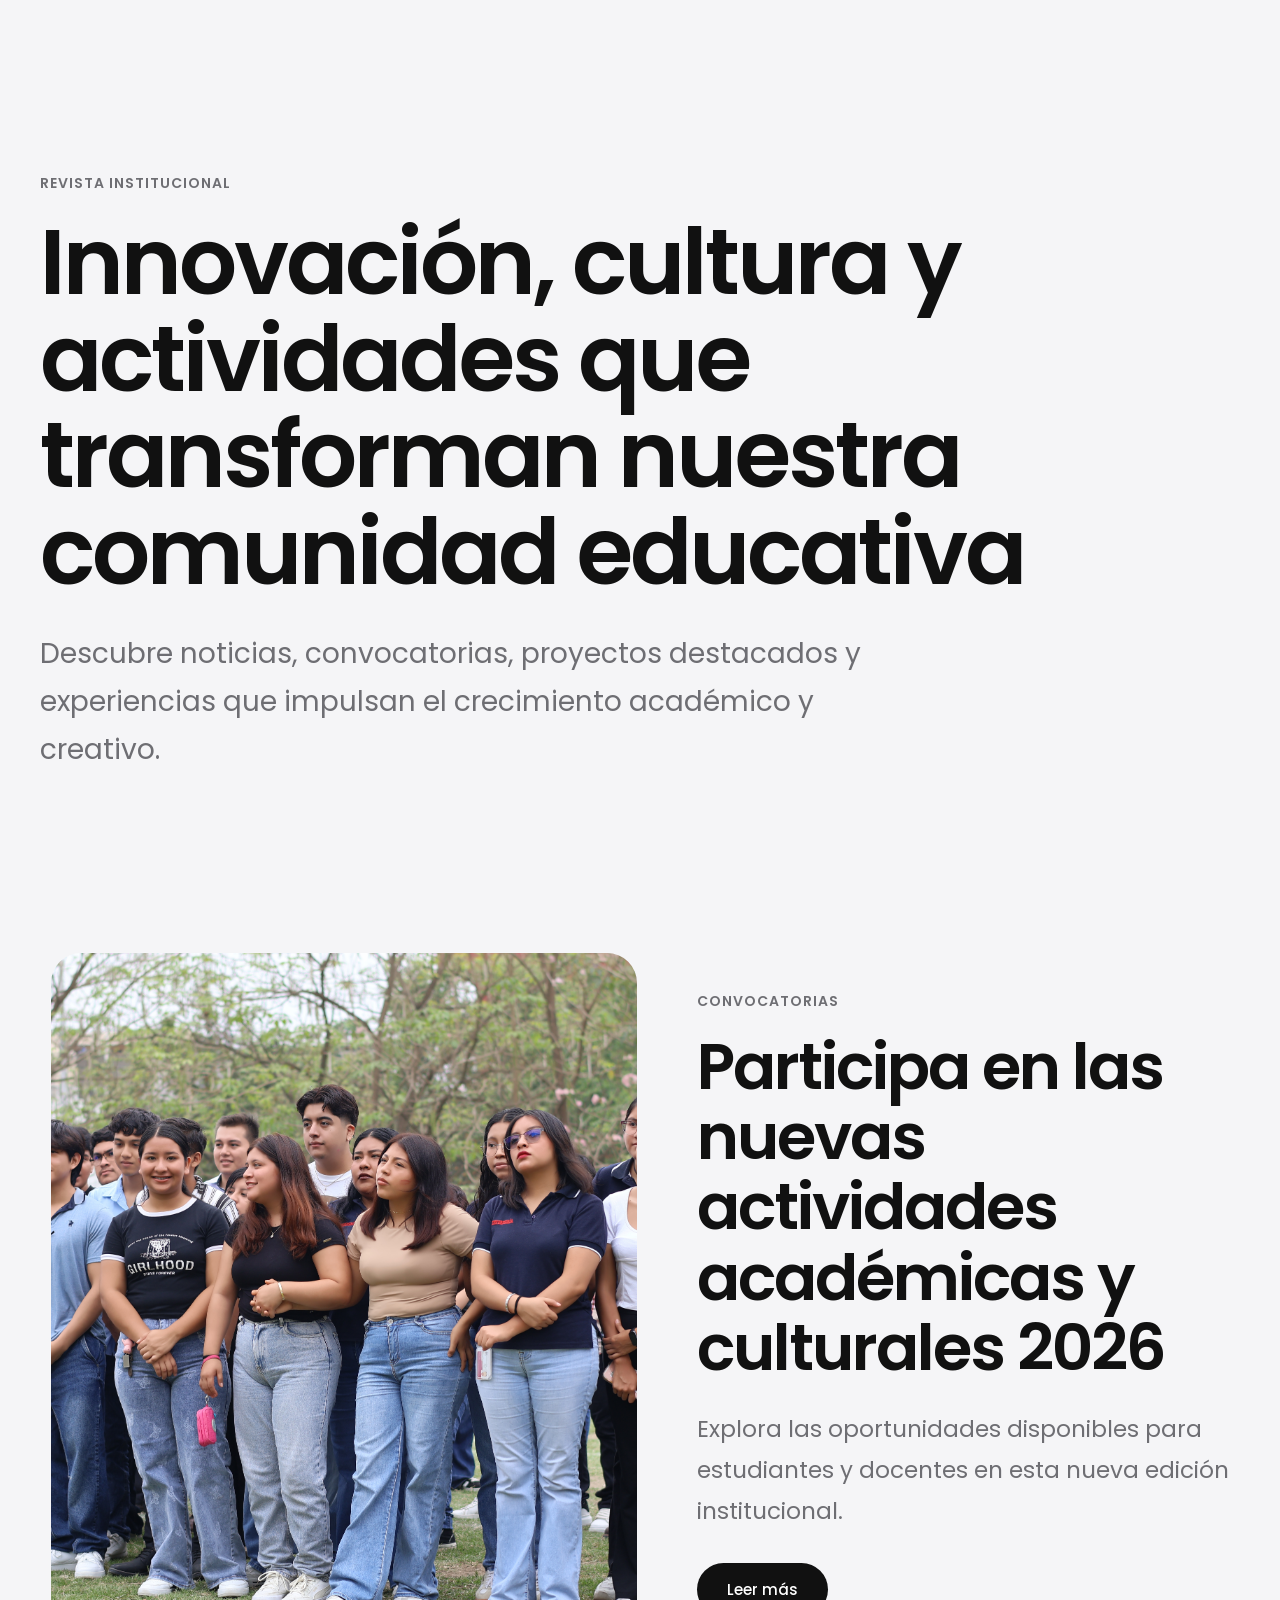
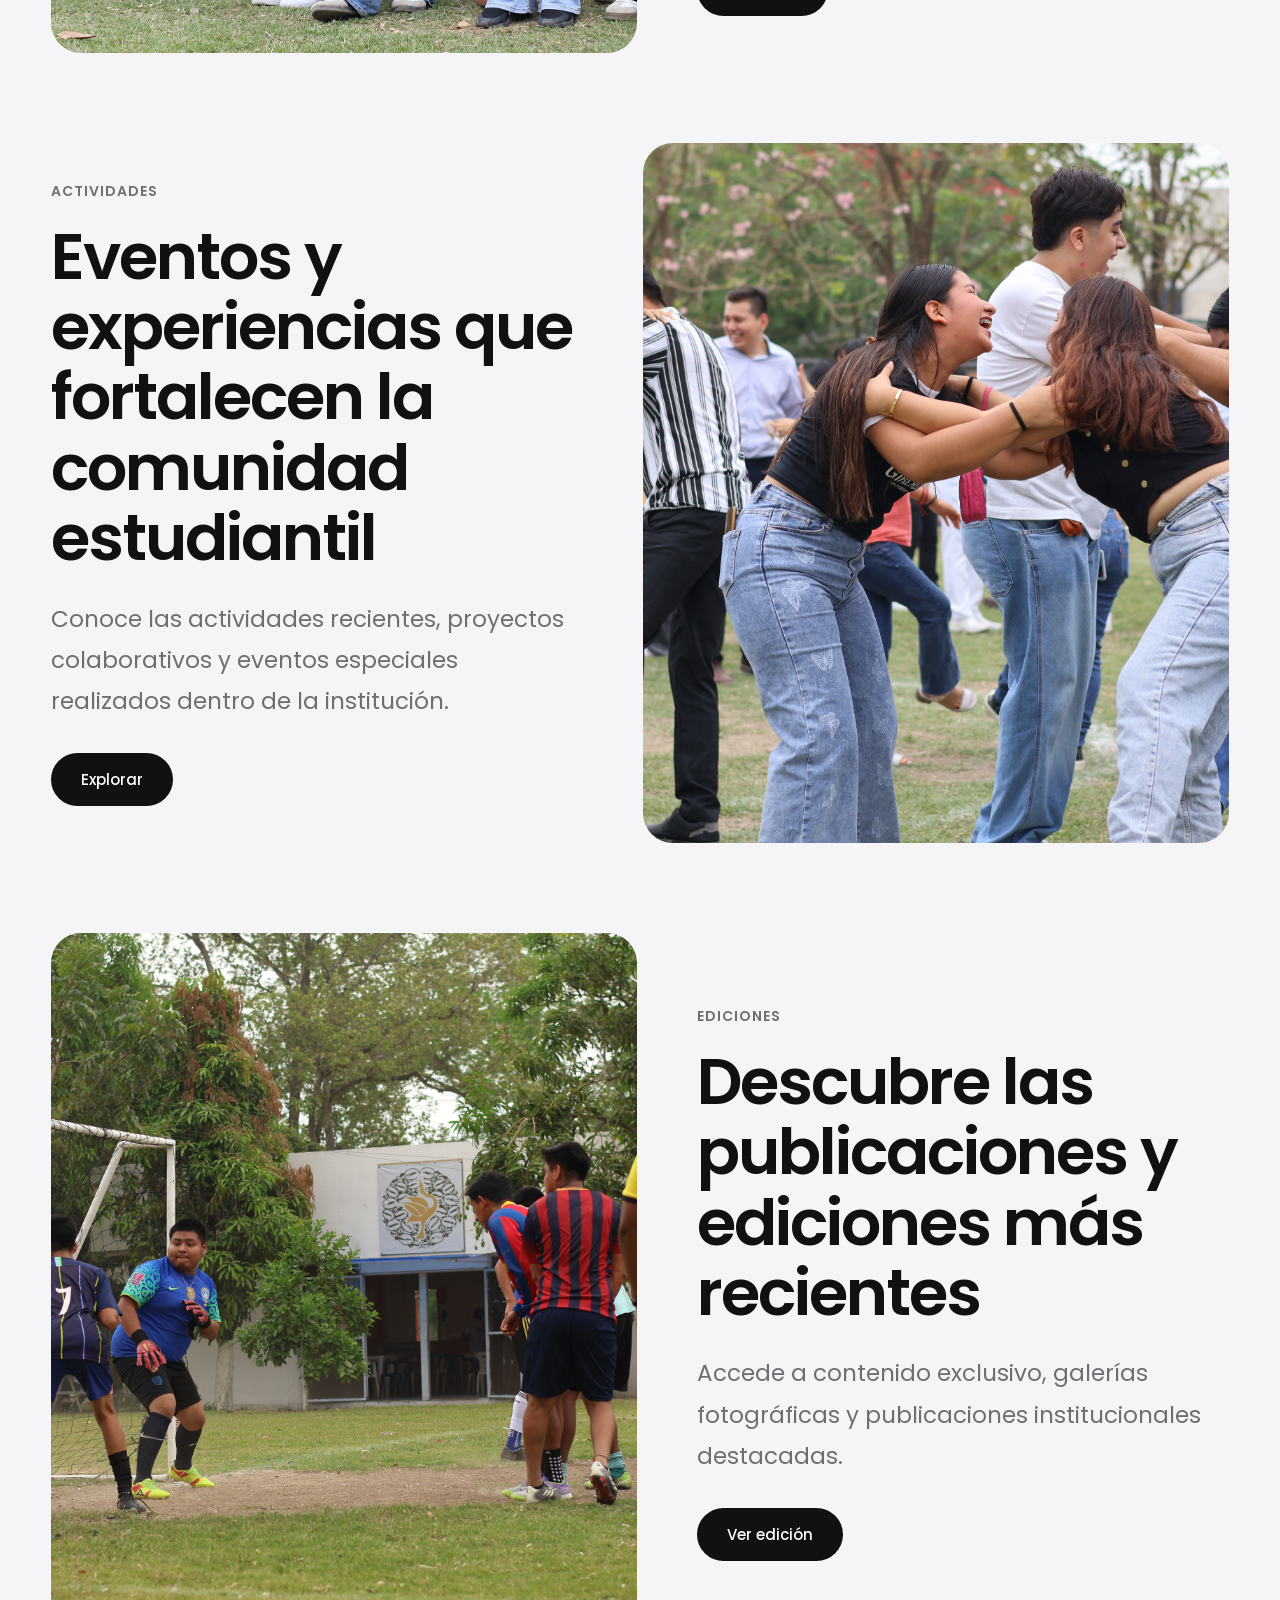
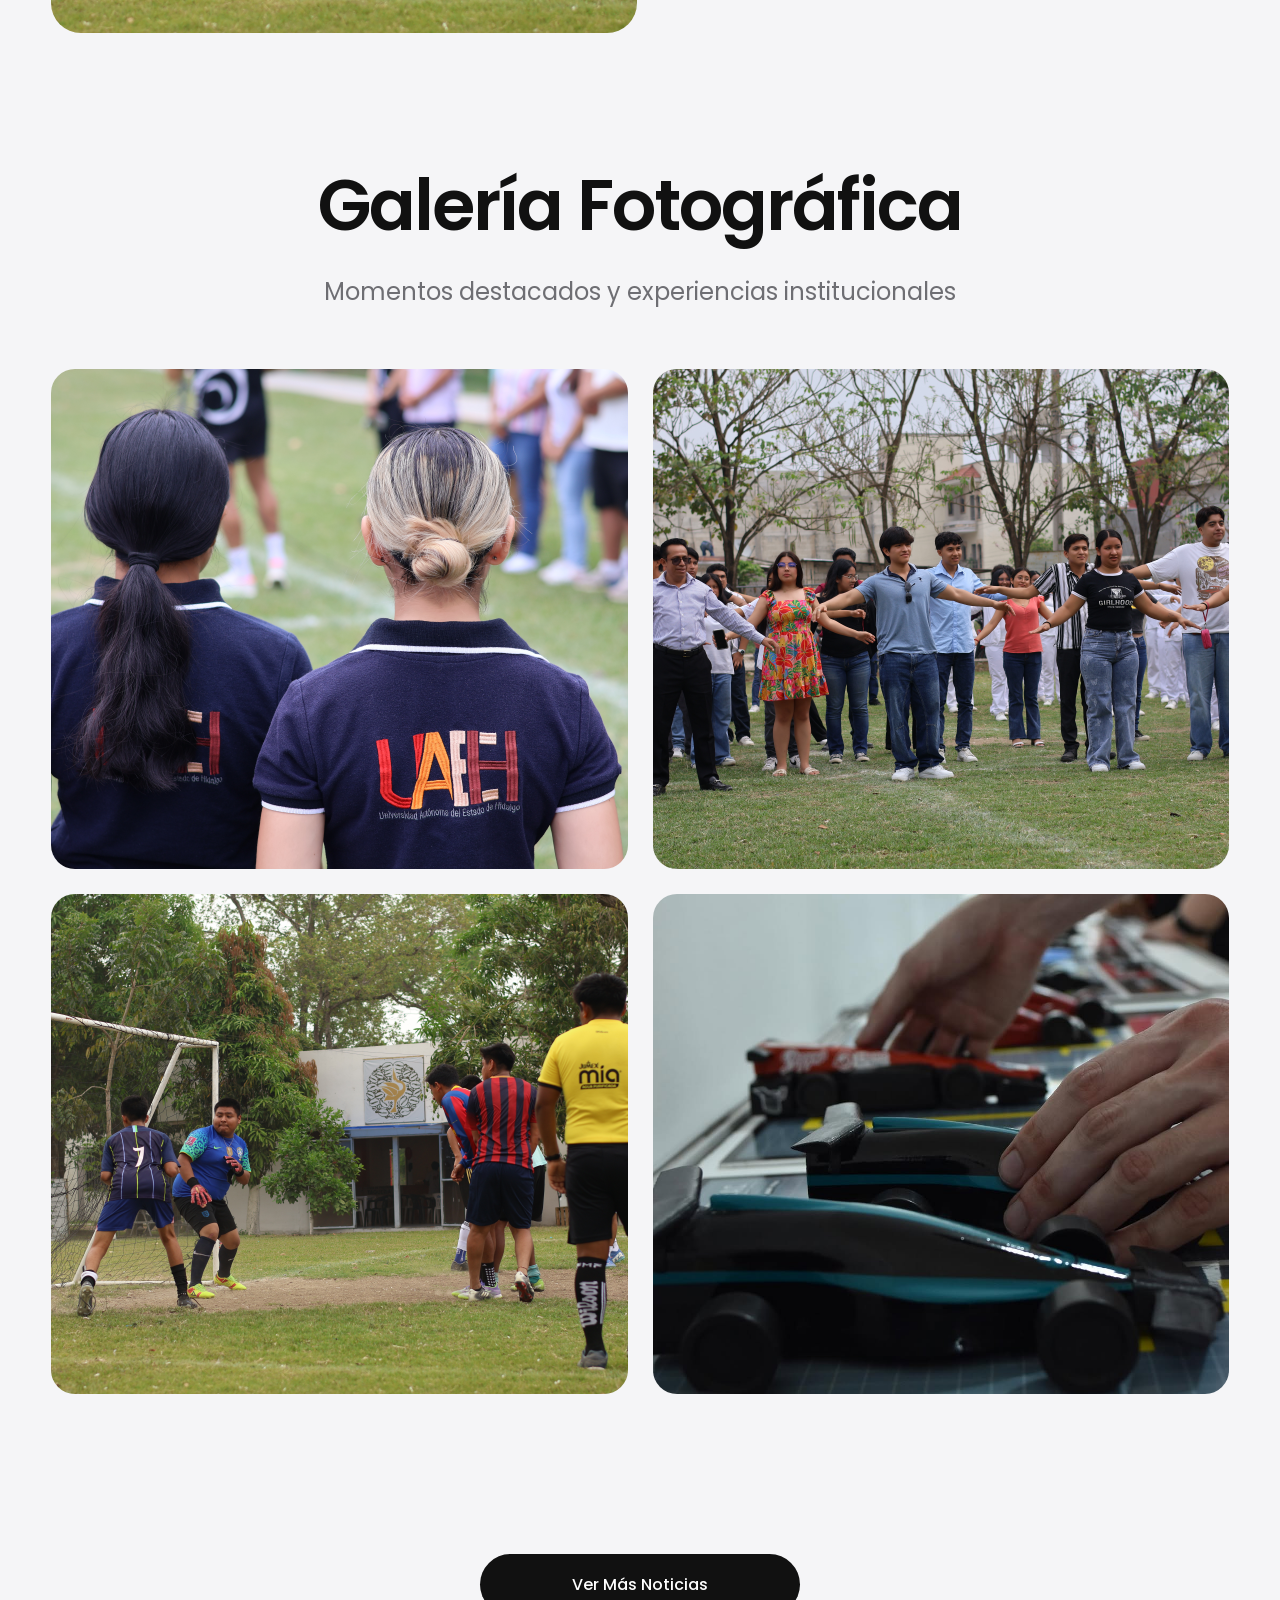
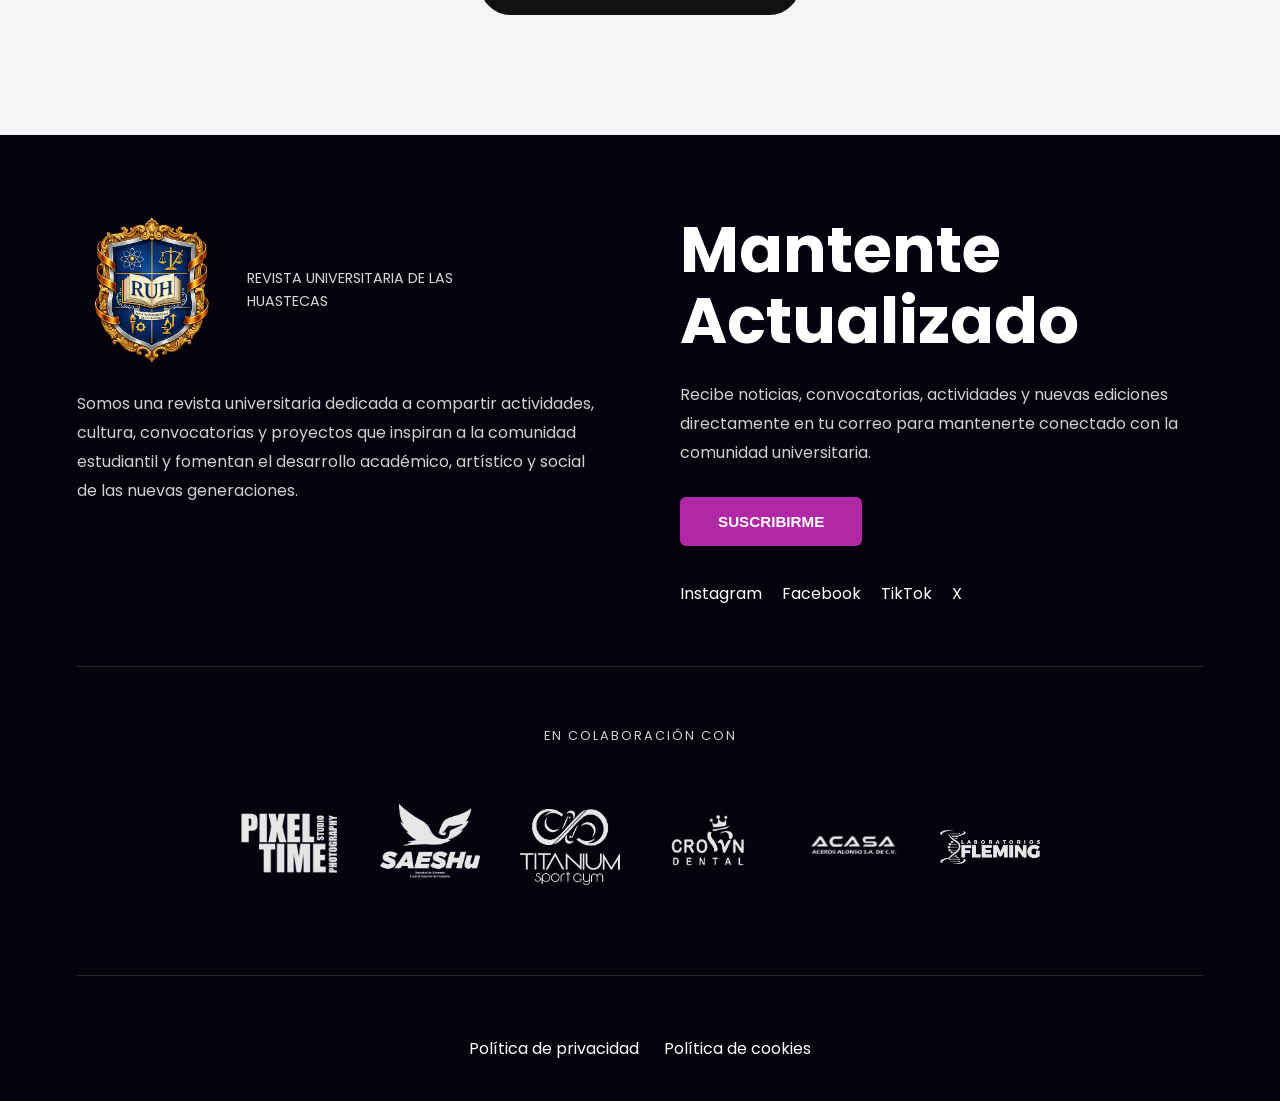
==== ACTIVIDADES.HTML @ a54abe02 "Primer subida" ====
<!DOCTYPE html>
<html lang="es">

<head>

    <meta charset="UTF-8">

    <meta name="viewport" content="width=device-width, initial-scale=1.0">

    <title>Revista Editorial</title>

    <!-- GOOGLE FONTS -->
    <link rel="preconnect" href="https://fonts.googleapis.com">

    <link rel="preconnect" href="https://fonts.gstatic.com" crossorigin>

    <link href="https://fonts.googleapis.com/css2?family=Poppins:wght@300;400;500;600;700&display=swap" rel="stylesheet">

    <!-- CSS -->
    <link rel="stylesheet" href="./CONVO.CSS">

</head>

<body>

    <!-- ================= HEADER ================= -->

    <header class="header">

        <div class="header-container">

            <!-- BOTÓN REGRESO -->
            <button class="back-button">

                <a href="Principal.html">←</a>

            </button>

            <!-- BOTÓN MENU MOBILE -->
            <button class="menu-toggle" id="menu-toggle">

                ☰

            </button>

            <!-- NAVBAR -->
            <nav class="navbar" id="navbar">

                <ul>

                    <li><a href="index.html">Inicio</a></li>

                    <li><a href="CONVOCATORIAS.HTML">Convocatorias</a></li>

                    <li><a href="#ediciones">Ediciones</a></li>

                    <li><a href="#nosotros">Quiénes Somos</a></li>

                    <li><a href="#colaboracion">Colaboración</a></li>

                    <li><a href="#actividades">Actividades</a></li>

                    <li><a href="#contacto">Contacto</a></li>

                </ul>

            </nav>

        </div>

    </header>

    <!-- ================= HERO ================= -->

    <section class="hero" id="inicio">

        <div class="hero-content">

            <span class="categoria">
                REVISTA INSTITUCIONAL
            </span>

            <h1>
                Innovación, cultura y actividades que transforman nuestra comunidad educativa
            </h1>

            <p>
                Descubre noticias, convocatorias, proyectos destacados y experiencias que impulsan el crecimiento académico y creativo.
            </p>

        </div>

    </section>

    <!-- ================= CONTENIDO PRINCIPAL ================= -->

    <section class="main-news">

        <!-- ARTÍCULO 1 -->

        <article class="news-card">

            <div class="news-image">

                <img src="./FOTOS/5.JPG" alt="Noticia">

            </div>

            <div class="news-info">

                <span class="news-category">
                    CONVOCATORIAS
                </span>

                <h2>
                    Participa en las nuevas actividades académicas y culturales 2026
                </h2>

                <p>
                    Explora las oportunidades disponibles para estudiantes y docentes en esta nueva edición institucional.
                </p>

                <a href="https://tulink.com" target="_blank" class="news-button">
                    Leer más
                </a>

            </div>

        </article>

        <!-- ARTÍCULO 2 -->

        <article class="news-card reverse">

            <div class="news-image">

                <img src="./FOTOS/8.JPG" alt="Noticia">

            </div>

            <div class="news-info">

                <span class="news-category">
                    ACTIVIDADES
                </span>

                <h2>
                    Eventos y experiencias que fortalecen la comunidad estudiantil
                </h2>

                <p>
                    Conoce las actividades recientes, proyectos colaborativos y eventos especiales realizados dentro de la institución.
                </p>

                <a href="https://tulink.com" target="_blank" class="news-button">
                    Explorar
                </a>

            </div>

        </article>

        <!-- ARTÍCULO 3 -->

        <article class="news-card">

            <div class="news-image">

                <img src="./FOTOS/9.JPG" alt="Noticia">

            </div>

            <div class="news-info">

                <span class="news-category">
                    EDICIONES
                </span>

                <h2>
                    Descubre las publicaciones y ediciones más recientes
                </h2>

                <p>
                    Accede a contenido exclusivo, galerías fotográficas y publicaciones institucionales destacadas.
                </p>

                <a href="https://tulink.com" target="_blank" class="news-button">
                    Ver edición
                </a>

            </div>

        </article>

    </section>

    <!-- ================= GALERÍA ================= -->

    <section class="gallery-section">

        <div class="gallery-title">

            <h2>
                Galería Fotográfica
            </h2>

            <p>
                Momentos destacados y experiencias institucionales
            </p>

        </div>

        <div class="gallery-grid">

            <div class="gallery-item">

                <img src="./FOTOS/6.JPG" alt="Foto">

            </div>

            <div class="gallery-item">

                <img src="./FOTOS/7.JPG" alt="Foto">

            </div>

            <div class="gallery-item">

                <img src="./FOTOS/9.JPG" alt="Foto">

            </div>

            <div class="gallery-item">

                <img src="./FOTOS/3.jpg" alt="Foto">

            </div>

        </div>

    </section>

    <!-- ================= BOTÓN FINAL ================= -->

    <section class="final-button">

        <a href="https://tulink.com" target="_blank">

            <button>
                Ver Más Noticias
            </button>

        </a>

    </section>

    <!-- ================= FOOTER ================= -->

    <footer class="footer">

        <div class="footer-container">

            <!-- LEFT SIDE -->
            <div class="footer-left">

                <!-- LOGO -->
                <div class="footer-logo">

                    <img src="./FOTOS/LOGORUH.png" alt="Logo RUH" class="footer-logo-img">

                    <span>
                        REVISTA UNIVERSITARIA DE LAS HUASTECAS
                    </span>

                </div>

                <!-- DESCRIPTION -->
                <p>
                    Somos una revista universitaria dedicada a compartir
                    actividades, cultura, convocatorias y proyectos que inspiran
                    a la comunidad estudiantil y fomentan el desarrollo académico,
                    artístico y social de las nuevas generaciones.
                </p>

            </div>

            <!-- RIGHT SIDE -->
            <div class="footer-right">

                <h2>
                    Mantente Actualizado
                </h2>

                <p>
                    Recibe noticias, convocatorias, actividades y nuevas ediciones
                    directamente en tu correo para mantenerte conectado con la
                    comunidad universitaria.
                </p>

                <!-- BUTTON -->
                <button class="footer-button">
                    SUSCRIBIRME
                </button>

                <!-- SOCIAL -->
                <div class="footer-social">

                    <a href="https://www.instagram.com/ru_huasteca/">
                        Instagram
                    </a>

                    <a href="https://www.instagram.com/ru_huasteca/">
                        Facebook
                    </a>

                    <a href="https://www.instagram.com/ru_huasteca/">
                        TikTok
                    </a>

                    <a href="#">
                        X
                    </a>

                </div>

            </div>

        </div>

        <!-- LINE -->
        <div class="footer-line"></div>

        <!-- PARTNERS -->
        <div class="footer-partners">

            <span>
                EN COLABORACIÓN CON
            </span>

            <div class="partners-logos">

                <a href="https://www.instagram.com/pixel.time.studio/" target="_blank">

                    <img src="./FOTOS/LOGOPIXELTIME.png" alt="Logo 1">

                </a>

                <a href="https://www.instagram.com/saesh_2025/" target="_blank">

                    <img src="./FOTOS/logososiedaduaeh.png" alt="Logo 2">

                </a>

                <a href="https://www.instagram.com/titanium_sport_gym?igsh=cDJ0MXVsNWE3MjR4" target="_blank">

                    <img src="./FOTOS/TITANIUM.png" alt="Logo 3">

                </a>

                <a href="https://www.instagram.com/dental_crown6?" target="_blank">

                    <img src="./FOTOS/crwnlogo.png" alt="Logo 4">

                </a>

                <a href="https://www.facebook.com/share/1DsQd9RXQq/?mibextid=wwXIfr" target="_blank">

                    <img src="./FOTOS/acasaaaalogo.png" alt="Logo 5">

                </a>

                <a href="https://www.instagram.com/laboratorios.fleming?igsh=MTl5eWdmdW53cmRsbg==" target="_blank">

                    <img src="./FOTOS/fleminglogo.png" alt="Logo 6">

                </a>

            </div>

        </div>

        <!-- SECOND LINE -->
        <div class="footer-line"></div>

        <!-- BOTTOM -->
        <div class="footer-bottom">

            <a href="#">
                Política de privacidad
            </a>

            <a href="#">
                Política de cookies
            </a>

        </div>

    </footer>

    <!-- ================= SECCIONES ================= -->

    <section id="convocatorias"></section>

    <section id="ediciones"></section>

    <section id="nosotros"></section>

    <section id="colaboracion"></section>

    <section id="actividades"></section>

    <section id="contacto"></section>

    <!-- ================= JS ================= -->

    <script src="./SEGUNDOJS.JS"></script>

</body>

</html>
---- CONVO.CSS ----
/* =========================
   RESET
========================= */

*{
    margin: 0;
    padding: 0;
    box-sizing: border-box;
}

html{
    scroll-behavior: smooth;
}

body{
    font-family: 'Poppins', sans-serif;
    background: #f5f5f7;
    color: #111;
    overflow-x: hidden;

    opacity: 0;
    transition: opacity 0.8s ease;
}

body.loaded{
    opacity: 1;
}

/* =========================
   HEADER
========================= */

.header{
    width: 100%;

    position: fixed;
    top: -120px;
    left: 0;

    z-index: 1000;

    background: rgba(245,245,247,0.92);

    backdrop-filter: blur(20px);
    -webkit-backdrop-filter: blur(20px);

    border-bottom: 1px solid rgba(0,0,0,0.06);

    padding: 18px 20px;

    transition:
    top 0.5s ease,
    background 0.3s ease;
}

.header.show{
    top: 0;
}

.header.active{
    background: rgba(255,255,255,0.95);
}

/* =========================
   HEADER CONTAINER
========================= */

.header-container{
    width: 100%;
    max-width: 1400px;

    margin: auto;

    display: flex;
    justify-content: center;
    align-items: center;

    position: relative;
}

/* =========================
   BACK BUTTON
========================= */

.back-button{
    position: absolute;

    left: 0;
    top: 50%;

    transform: translateY(-50%);

    background: transparent;
    border: none;
}

.back-button a{
    text-decoration: none;

    color: #111;

    font-size: 24px;
    font-weight: 500;

    transition: 0.3s ease;
}

.back-button a:hover{
    opacity: 0.6;
}

/* =========================
   NAVBAR
========================= */

.navbar{
    width: 100%;
}

.navbar ul{
    list-style: none;

    display: flex;
    justify-content: center;
    align-items: center;

    gap: 35px;

    flex-wrap: wrap;
}

.navbar a{
    text-decoration: none;

    color: #1d1d1f;

    font-size: 15px;
    font-weight: 400;

    transition: 0.3s ease;
}

.navbar a:hover{
    color: #6e6e73;
}

/* =========================
   HERO
========================= */

.hero{
    width: 100%;

    padding: 170px 20px 80px;
}

.hero-content{
    width: 100%;
    max-width: 1200px;

    margin: auto;
}

/* =========================
   CATEGORY
========================= */

.categoria{
    display: inline-block;

    font-size: 14px;
    font-weight: 600;

    letter-spacing: 1px;

    color: #6e6e73;

    margin-bottom: 20px;
}

/* =========================
   HERO TITLE
========================= */

.hero-content h1{
    font-size: clamp(38px, 8vw, 92px);

    font-weight: 600;

    line-height: 1.05;

    letter-spacing: -3px;

    max-width: 1100px;

    margin-bottom: 30px;
}

/* =========================
   HERO TEXT
========================= */

.hero-content p{
    font-size: clamp(17px, 2.5vw, 28px);

    line-height: 1.7;

    color: #6e6e73;

    max-width: 900px;
}

/* =========================
   MAIN NEWS
========================= */

.main-news{
    width: 92%;
    max-width: 1400px;

    margin: 100px auto;

    display: flex;
    flex-direction: column;

    gap: 90px;
}

/* =========================
   NEWS CARD
========================= */

.news-card{
    display: grid;
    grid-template-columns: 1.1fr 1fr;

    gap: 60px;

    align-items: center;
}

.news-card.reverse{
    grid-template-columns: 1fr 1.1fr;
}

.news-card.reverse .news-image{
    order: 2;
}

.news-card.reverse .news-info{
    order: 1;
}

/* =========================
   NEWS IMAGE
========================= */

.news-image{
    overflow: hidden;

    border-radius: 30px;
}

.news-image img{
    width: 100%;
    height: 700px;

    object-fit: cover;

    display: block;

    transition: transform 0.5s ease;
}

.news-card:hover img{
    transform: scale(1.02);
}

/* =========================
   NEWS INFO
========================= */

.news-info{
    display: flex;
    flex-direction: column;
    justify-content: center;
}

/* =========================
   NEWS CATEGORY
========================= */

.news-category{
    font-size: 14px;
    font-weight: 600;

    letter-spacing: 1px;

    color: #6e6e73;

    margin-bottom: 20px;
}

/* =========================
   NEWS TITLE
========================= */

.news-info h2{
    font-size: clamp(30px, 5vw, 64px);

    font-weight: 600;

    line-height: 1.1;

    letter-spacing: -2px;

    margin-bottom: 25px;
}

/* =========================
   NEWS TEXT
========================= */

.news-info p{
    font-size: clamp(16px, 2vw, 23px);

    line-height: 1.8;

    color: #6e6e73;

    margin-bottom: 30px;
}

/* =========================
   BUTTON
========================= */

.news-button{
    width: fit-content;

    text-decoration: none;

    background: #111;
    color: white;

    padding: 15px 30px;

    border-radius: 50px;

    font-size: 15px;
    font-weight: 500;

    transition: 0.3s ease;
}

.news-button:hover{
    background: #2d2d2d;

    transform: translateY(-3px);
}

/* =========================
   GALLERY
========================= */

.gallery-section{
    width: 92%;
    max-width: 1500px;

    margin: 120px auto;
}

/* =========================
   GALLERY TITLE
========================= */

.gallery-title{
    text-align: center;

    margin-bottom: 60px;
}

.gallery-title h2{
    font-size: clamp(36px, 6vw, 70px);

    font-weight: 600;

    letter-spacing: -2px;

    margin-bottom: 15px;
}

.gallery-title p{
    font-size: clamp(16px, 2vw, 24px);

    color: #6e6e73;
}

/* =========================
   GALLERY GRID
========================= */

.gallery-grid{
    display: grid;
    grid-template-columns: repeat(2,1fr);

    gap: 25px;
}

/* =========================
   GALLERY ITEM
========================= */

.gallery-item{
    overflow: hidden;

    border-radius: 24px;
}

.gallery-item img{
    width: 100%;
    height: 500px;

    object-fit: cover;

    display: block;

    transition: transform 0.5s ease;
}

.gallery-item:hover img{
    transform: scale(1.03);
}

/* =========================
   FINAL BUTTON
========================= */

.final-button{
    width: 100%;

    display: flex;
    justify-content: center;

    padding: 40px 20px 120px;
}

.final-button a{
    width: 100%;
    max-width: 320px;
}

.final-button button{
    width: 100%;

    border: none;

    background: #111;
    color: white;

    padding: 18px 30px;

    border-radius: 60px;

    font-size: 16px;
    font-family: 'Poppins', sans-serif;
    font-weight: 500;

    cursor: pointer;

    transition: 0.3s ease;
}

.final-button button:hover{
    background: #2f2f2f;

    transform: translateY(-3px);
}

/* =========================
   FOOTER
========================= */

.footer{
    background: #05010d;

    color: white;

    padding: 80px 6% 40px;
}

.footer-container{
    display: flex;

    justify-content: space-between;

    align-items: flex-start;

    gap: 80px;

    flex-wrap: wrap;
}

.footer-left,
.footer-right{
    flex: 1;

    min-width: 280px;
}

.footer-logo{
    display: flex;

    align-items: center;

    gap: 20px;

    margin-bottom: 25px;

    flex-wrap: wrap;
}

.footer-logo-img{
    width: 150px;

    object-fit: contain;
}

.footer-logo span{
    font-size: 0.9rem;

    line-height: 1.6;

    color: #d6d6d6;

    max-width: 240px;
}

.footer-left p,
.footer-right p{
    font-size: 1rem;

    line-height: 1.8;

    color: #d0d0d0;
}

.footer-right h2{
    font-size: clamp(38px, 7vw, 64px);

    line-height: 1.1;

    margin-bottom: 25px;
}

.footer-button{
    margin-top: 30px;

    padding: 16px 38px;

    background: #b128a6;

    border: none;

    border-radius: 6px;

    color: white;

    font-size: 0.95rem;

    font-weight: 600;

    cursor: pointer;

    transition: 0.3s ease;
}

.footer-button:hover{
    background: #cf42c3;
}

.footer-social{
    margin-top: 35px;

    display: flex;

    gap: 20px;

    flex-wrap: wrap;
}

.footer-social a,
.footer-bottom a{
    color: white;

    text-decoration: none;

    transition: 0.3s ease;
}

.footer-social a:hover,
.footer-bottom a:hover{
    color: #cf42c3;
}

.footer-line{
    width: 100%;

    height: 1px;

    background: rgba(255,255,255,0.15);

    margin: 60px 0;
}

.footer-partners{
    text-align: center;
}

.footer-partners span{
    display: block;

    margin-bottom: 40px;

    letter-spacing: 2px;

    font-size: 0.8rem;

    color: #d0d0d0;
}

.partners-logos{
    display: flex;

    justify-content: center;
    align-items: center;

    gap: 40px;

    flex-wrap: wrap;
}

.partners-logos img{
    width: 100px;

    object-fit: contain;

    filter: brightness(0) invert(1);

    opacity: 0.9;

    transition: 0.3s ease;
}

.partners-logos img:hover{
    transform: scale(1.05);
}

.footer-bottom{
    display: flex;

    justify-content: center;
    align-items: center;

    gap: 25px;

    flex-wrap: wrap;
}

/* =========================
   MODAL
========================= */

.modal{
    position: fixed;

    inset: 0;

    background: rgba(0,0,0,0.7);

    backdrop-filter: blur(10px);

    display: flex;

    justify-content: center;
    align-items: center;

    padding: 20px;

    opacity: 0;
    visibility: hidden;

    transition: 0.4s ease;

    z-index: 999;
}

.modal.active{
    opacity: 1;
    visibility: visible;
}

.modal-box{
    width: 100%;
    max-width: 900px;

    background: #111;

    border-radius: 30px;

    overflow: hidden;

    max-height: 90vh;

    overflow-y: auto;
}

.modal-box img{
    width: 100%;

    height: 350px;

    object-fit: cover;
}

.modal-content{
    padding: 40px;

    color: white;
}

.close-modal{
    position: absolute;

    top: 20px;
    right: 20px;

    width: 45px;
    height: 45px;

    border-radius: 50%;

    background: rgba(255,255,255,0.2);

    display: flex;

    justify-content: center;
    align-items: center;

    color: white;

    font-size: 24px;

    cursor: pointer;
}

/* =========================
   RESPONSIVE TABLET
========================= */

@media(max-width: 1100px){

    .news-card,
    .news-card.reverse{
        grid-template-columns: 1fr;

        gap: 35px;
    }

    .news-card.reverse .news-image,
    .news-card.reverse .news-info{
        order: initial;
    }

    .news-image img{
        height: 500px;
    }

    .gallery-grid{
        grid-template-columns: 1fr;
    }

}

/* =========================
   RESPONSIVE MOBILE
========================= */

@media(max-width: 768px){

    .header{
        padding: 15px;
    }

    .header-container{
        flex-direction: column;

        gap: 15px;
    }

    .back-button{
        position: relative;

        top: auto;
        left: auto;

        transform: none;

        align-self: flex-start;
    }

    .navbar ul{
        gap: 12px;

        justify-content: center;
    }

    .navbar a{
        font-size: 13px;
    }

    .hero{
        padding: 150px 20px 60px;
    }

    .main-news{
        width: 90%;

        gap: 70px;
    }

    .news-image img{
        height: 350px;
    }

    .gallery-item img{
        height: 320px;
    }

    .footer{
        padding: 70px 7% 40px;
    }

    .footer-container{
        gap: 60px;
    }

    .footer-logo{
        flex-direction: column;

        align-items: flex-start;
    }

    .footer-social{
        flex-direction: column;

        align-items: flex-start;

        gap: 12px;
    }

    .partners-logos{
        gap: 25px;
    }

    .partners-logos img{
        width: 80px;
    }

    .modal-content{
        padding: 30px 20px;
    }

}

/* =========================
   EXTRA SMALL DEVICES
========================= */

@media(max-width: 480px){

    .hero{
        padding-top: 170px;
    }

    .hero-content h1{
        font-size: 34px;

        letter-spacing: -1px;
    }

    .hero-content p{
        font-size: 16px;
    }

    .news-info h2{
        font-size: 28px;
    }

    .news-info p{
        font-size: 15px;
    }

    .news-button{
        width: 100%;

        text-align: center;
    }

    .news-image img{
        height: 260px;
    }

    .gallery-item img{
        height: 240px;
    }

    .footer-right h2{
        font-size: 34px;
    }

    .footer-button{
        width: 100%;
    }

    .footer-bottom{
        flex-direction: column;

        gap: 12px;
    }

}
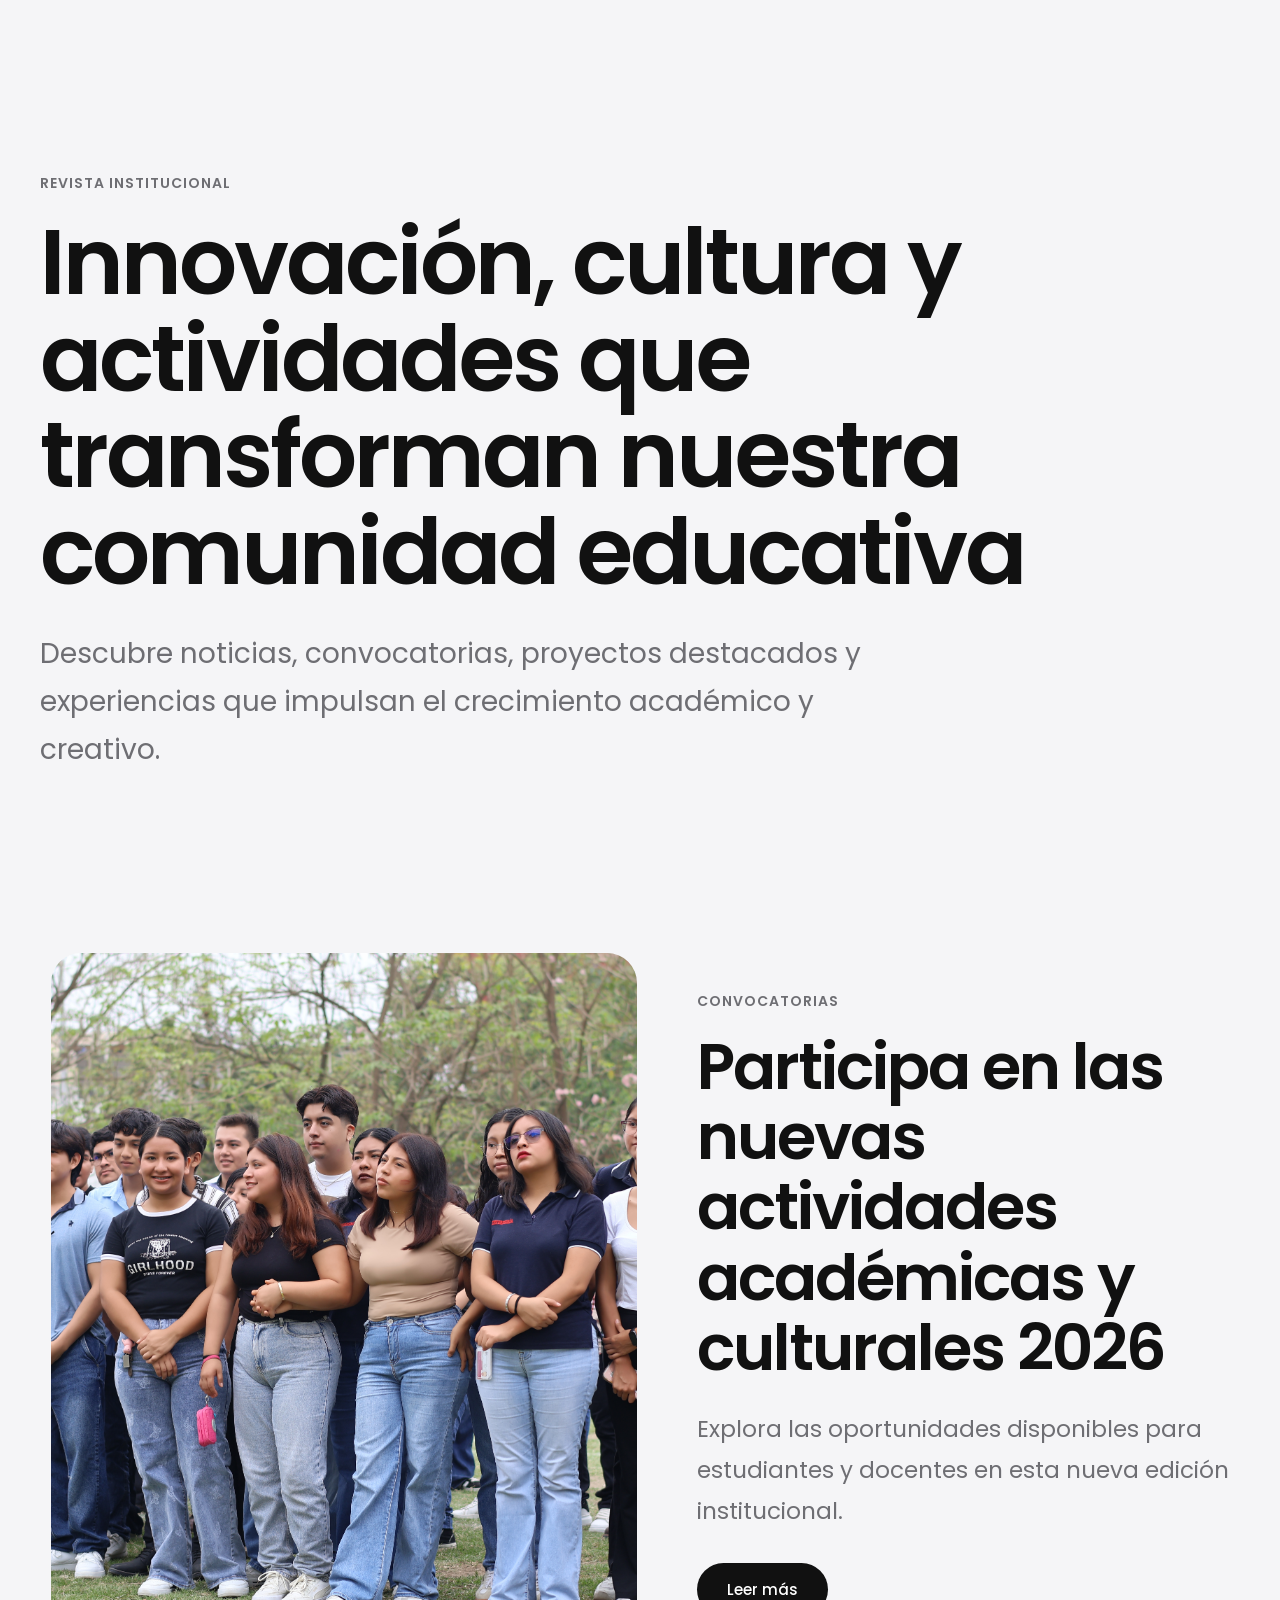
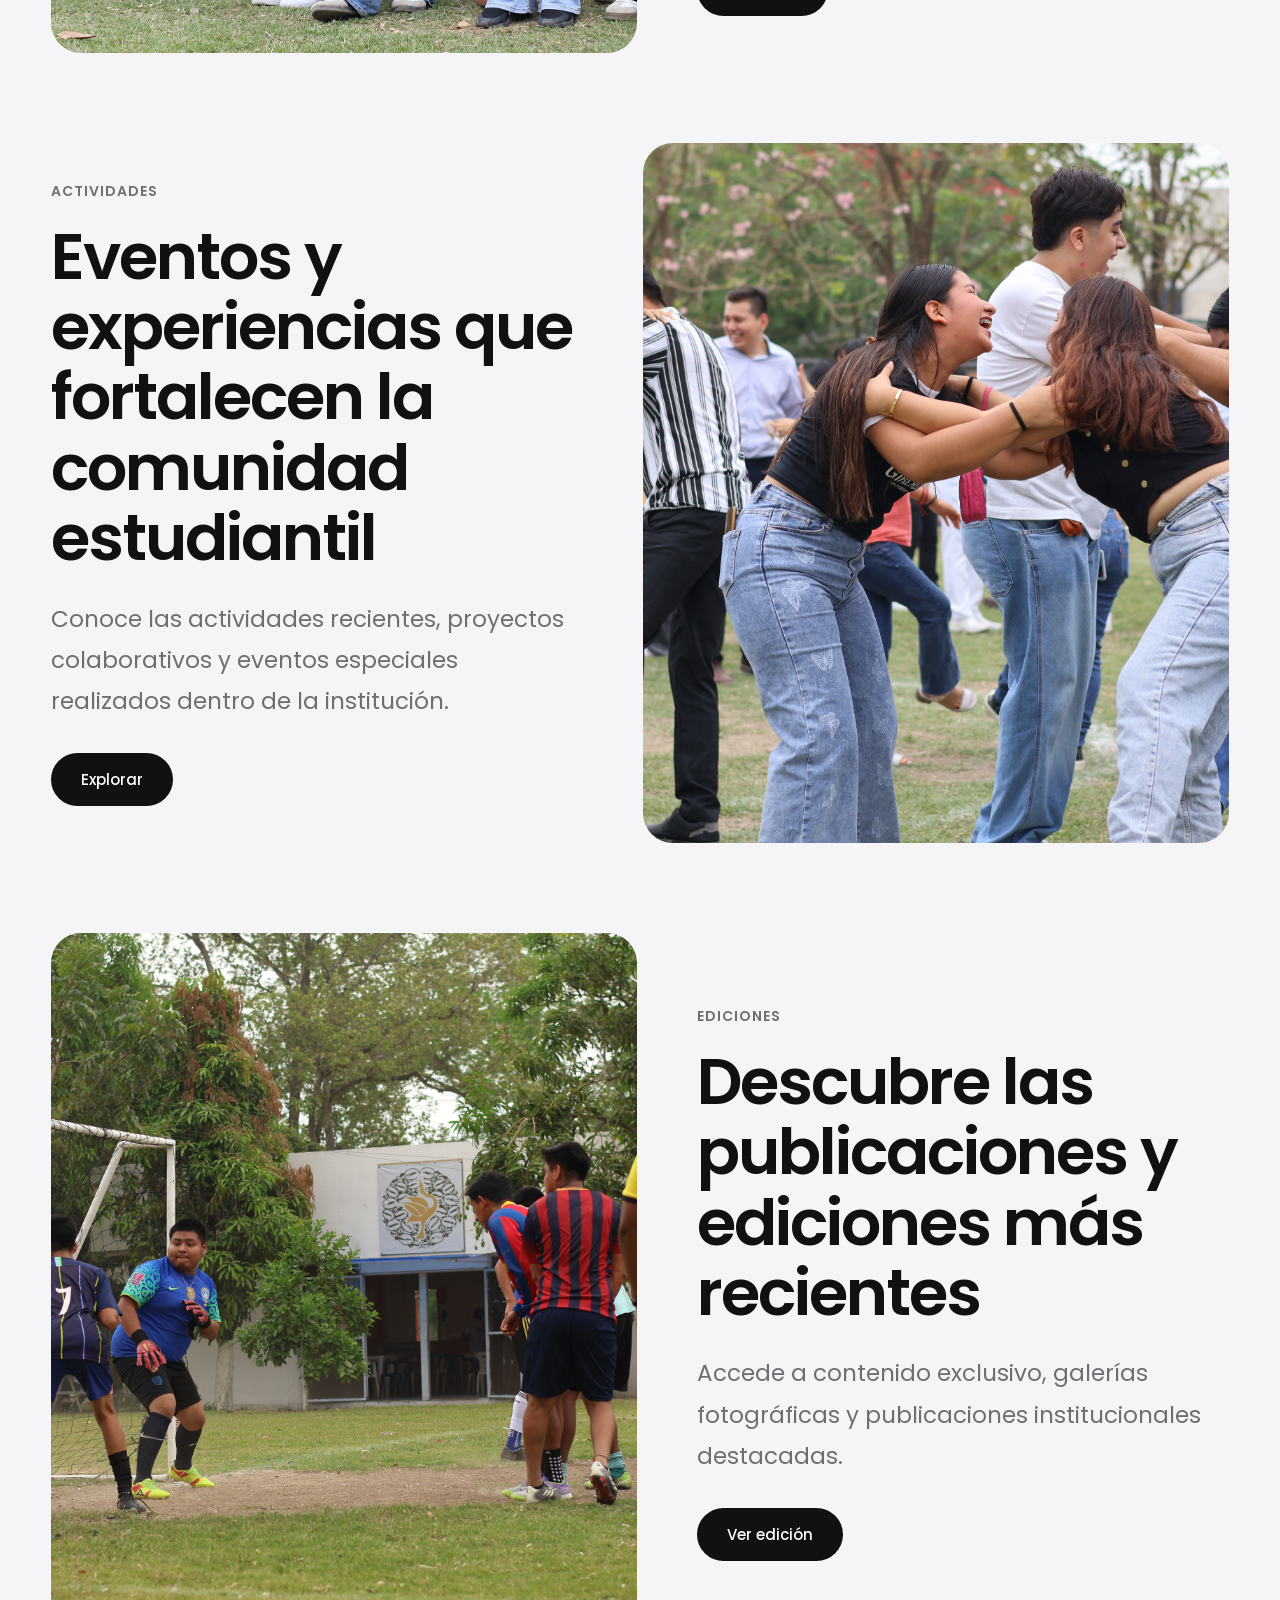
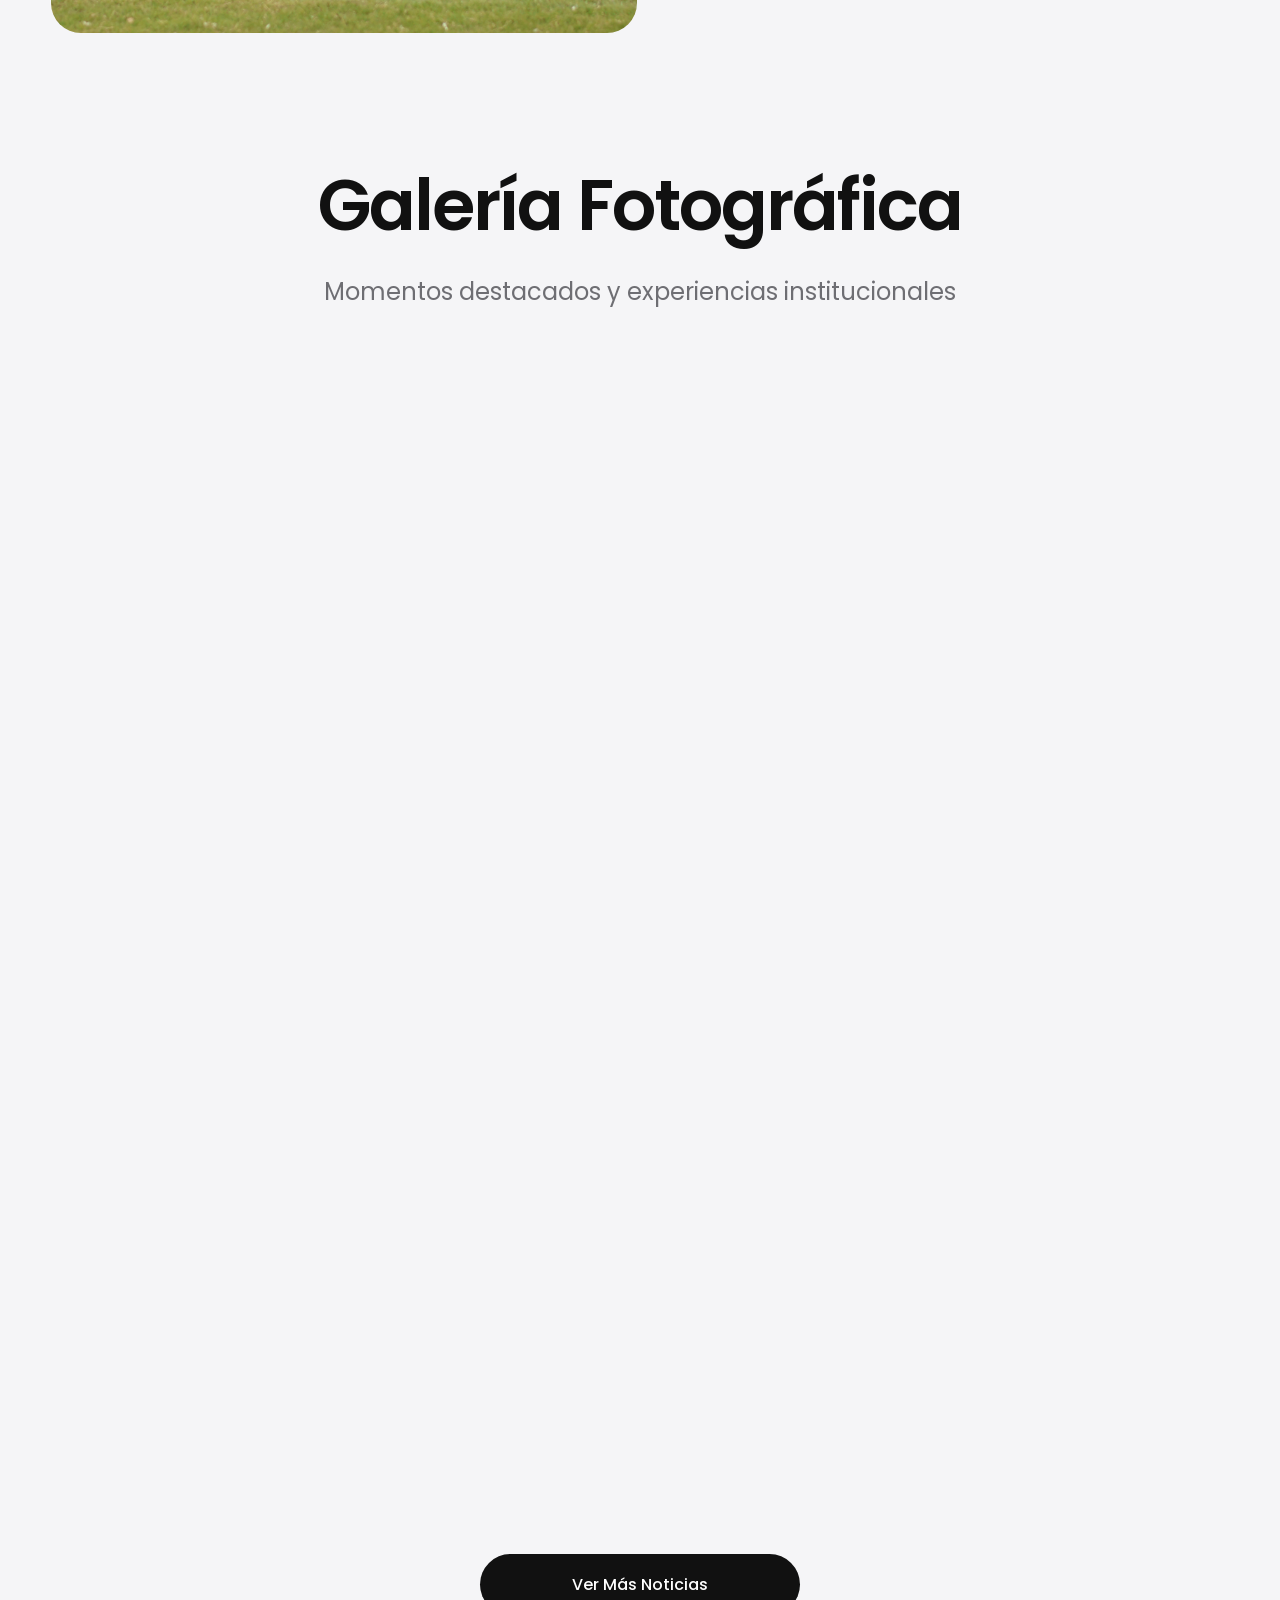
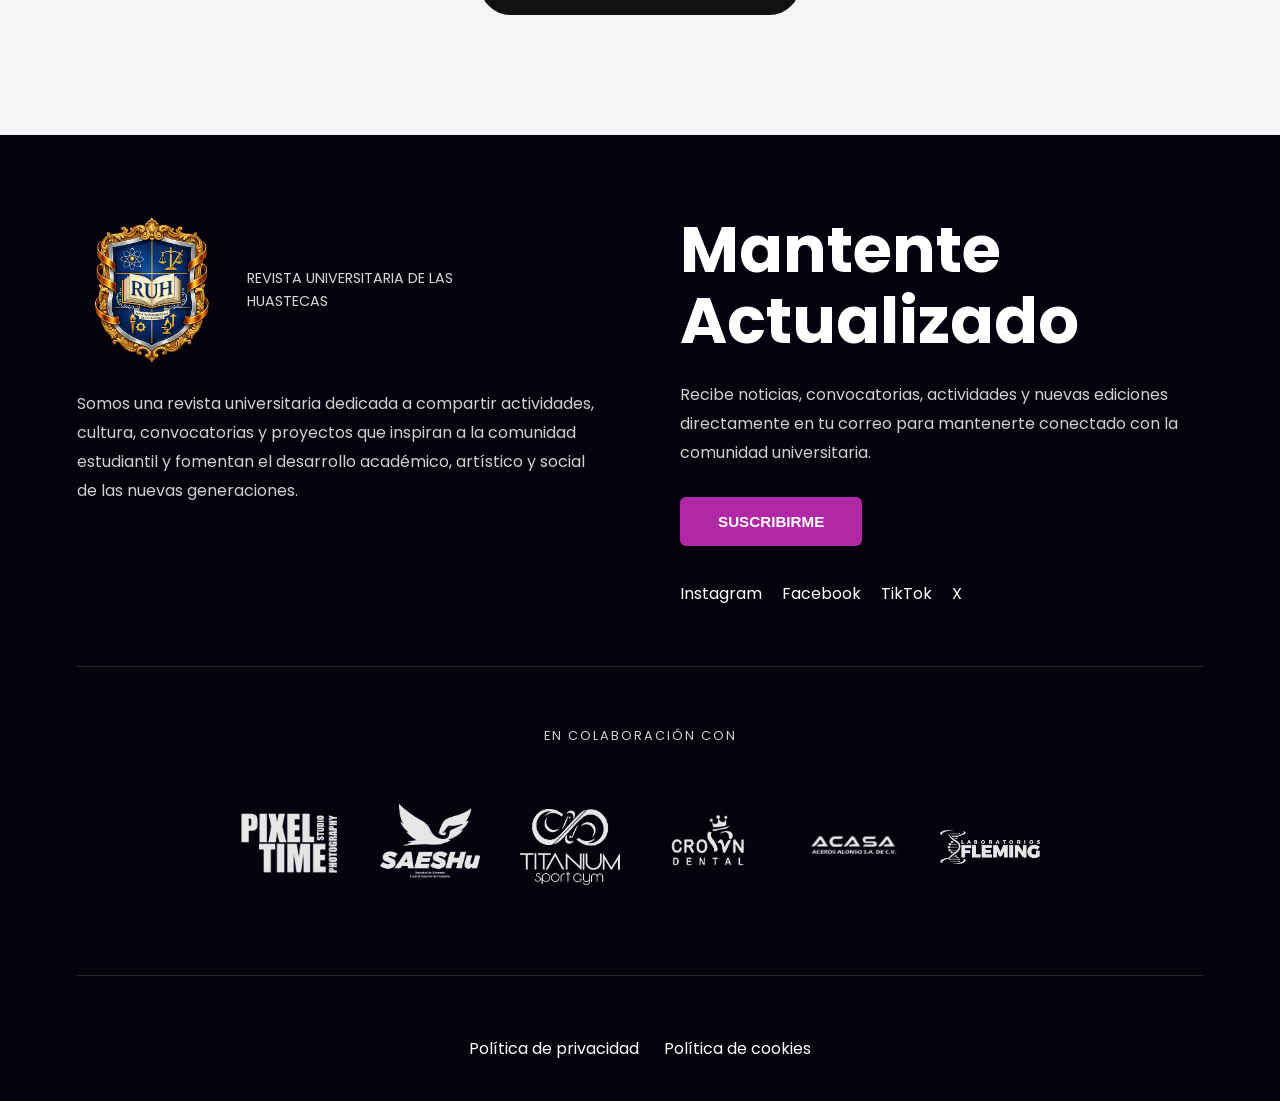
==== commit c773e1cd: "actualizacion" ====
--- a/ACTIVIDADES.HTML
+++ b/ACTIVIDADES.HTML
@@ -58,7 +58,7 @@
 
                     <li><a href="#colaboracion">Colaboración</a></li>
 
-                    <li><a href="#actividades">Actividades</a></li>
+                    <li><a href="ACTIVIDADES.HTML">Actividades</a></li>
 
                     <li><a href="#contacto">Contacto</a></li>
 
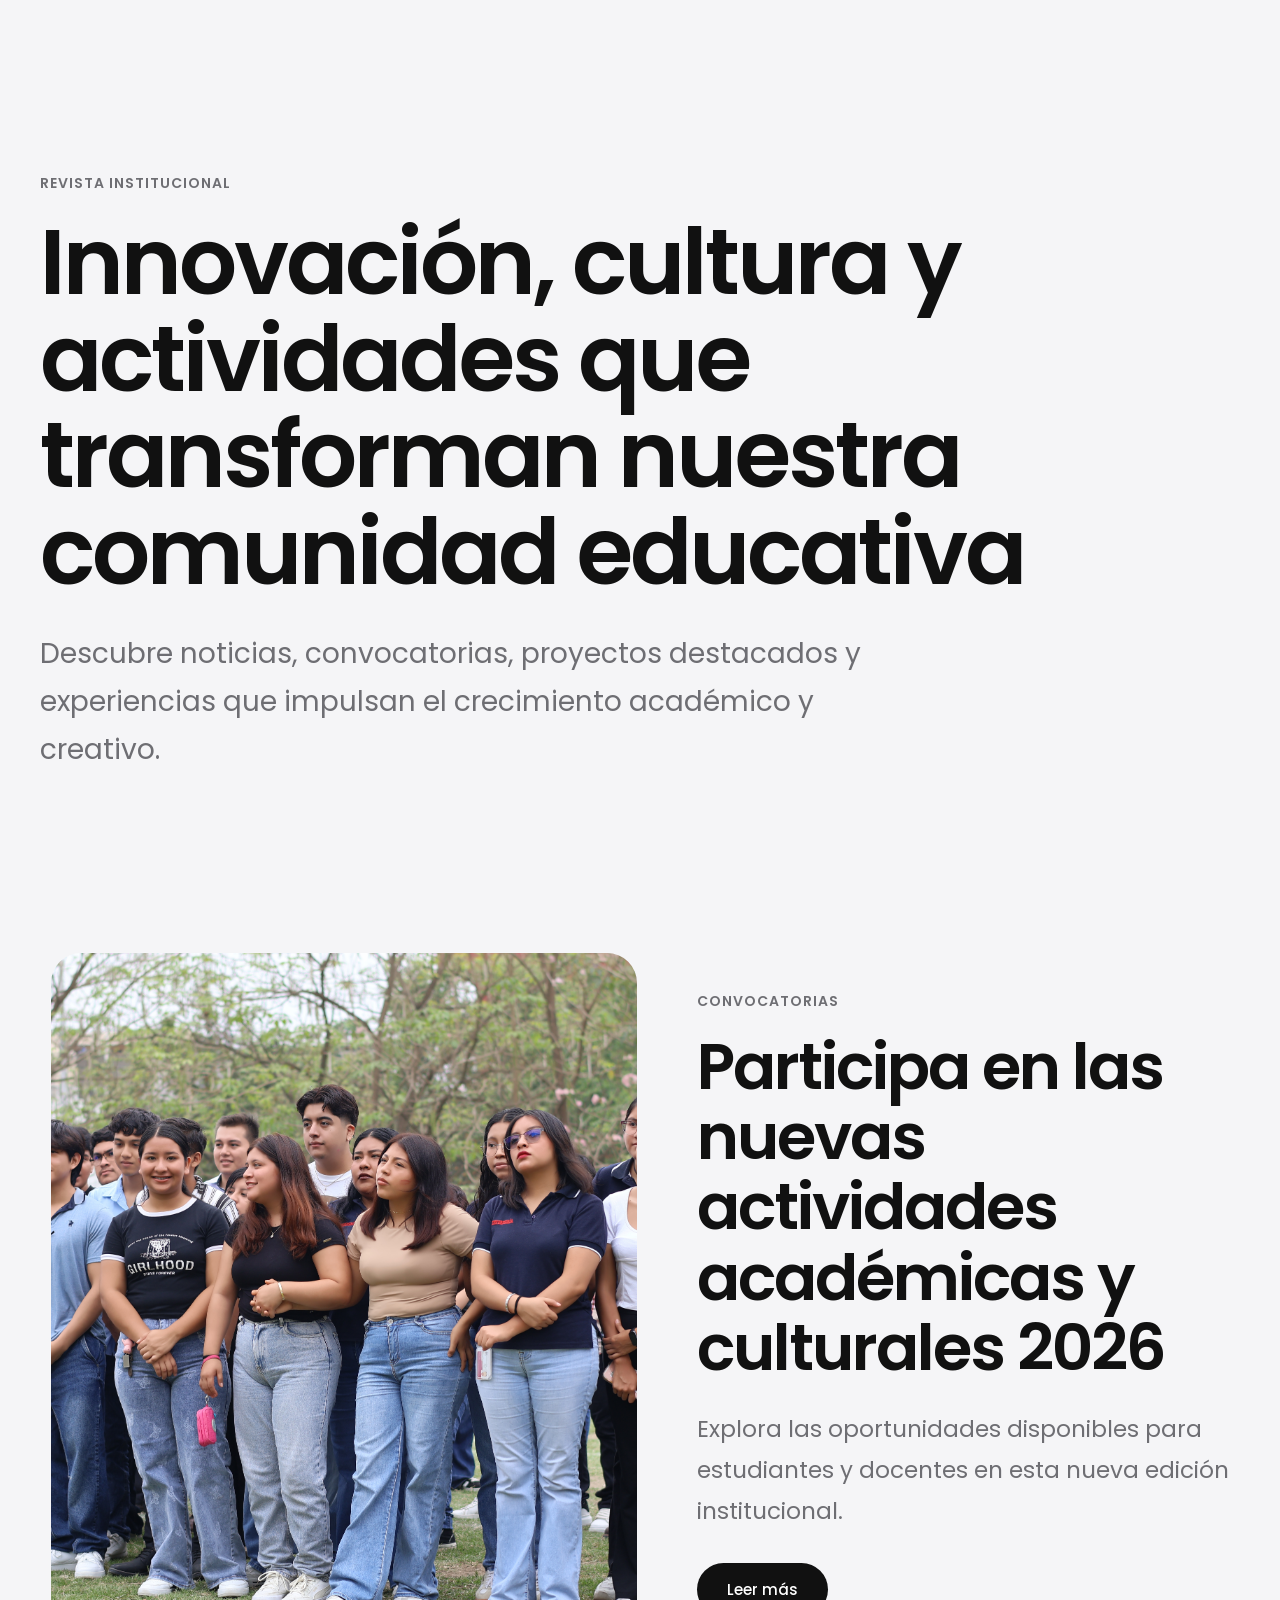
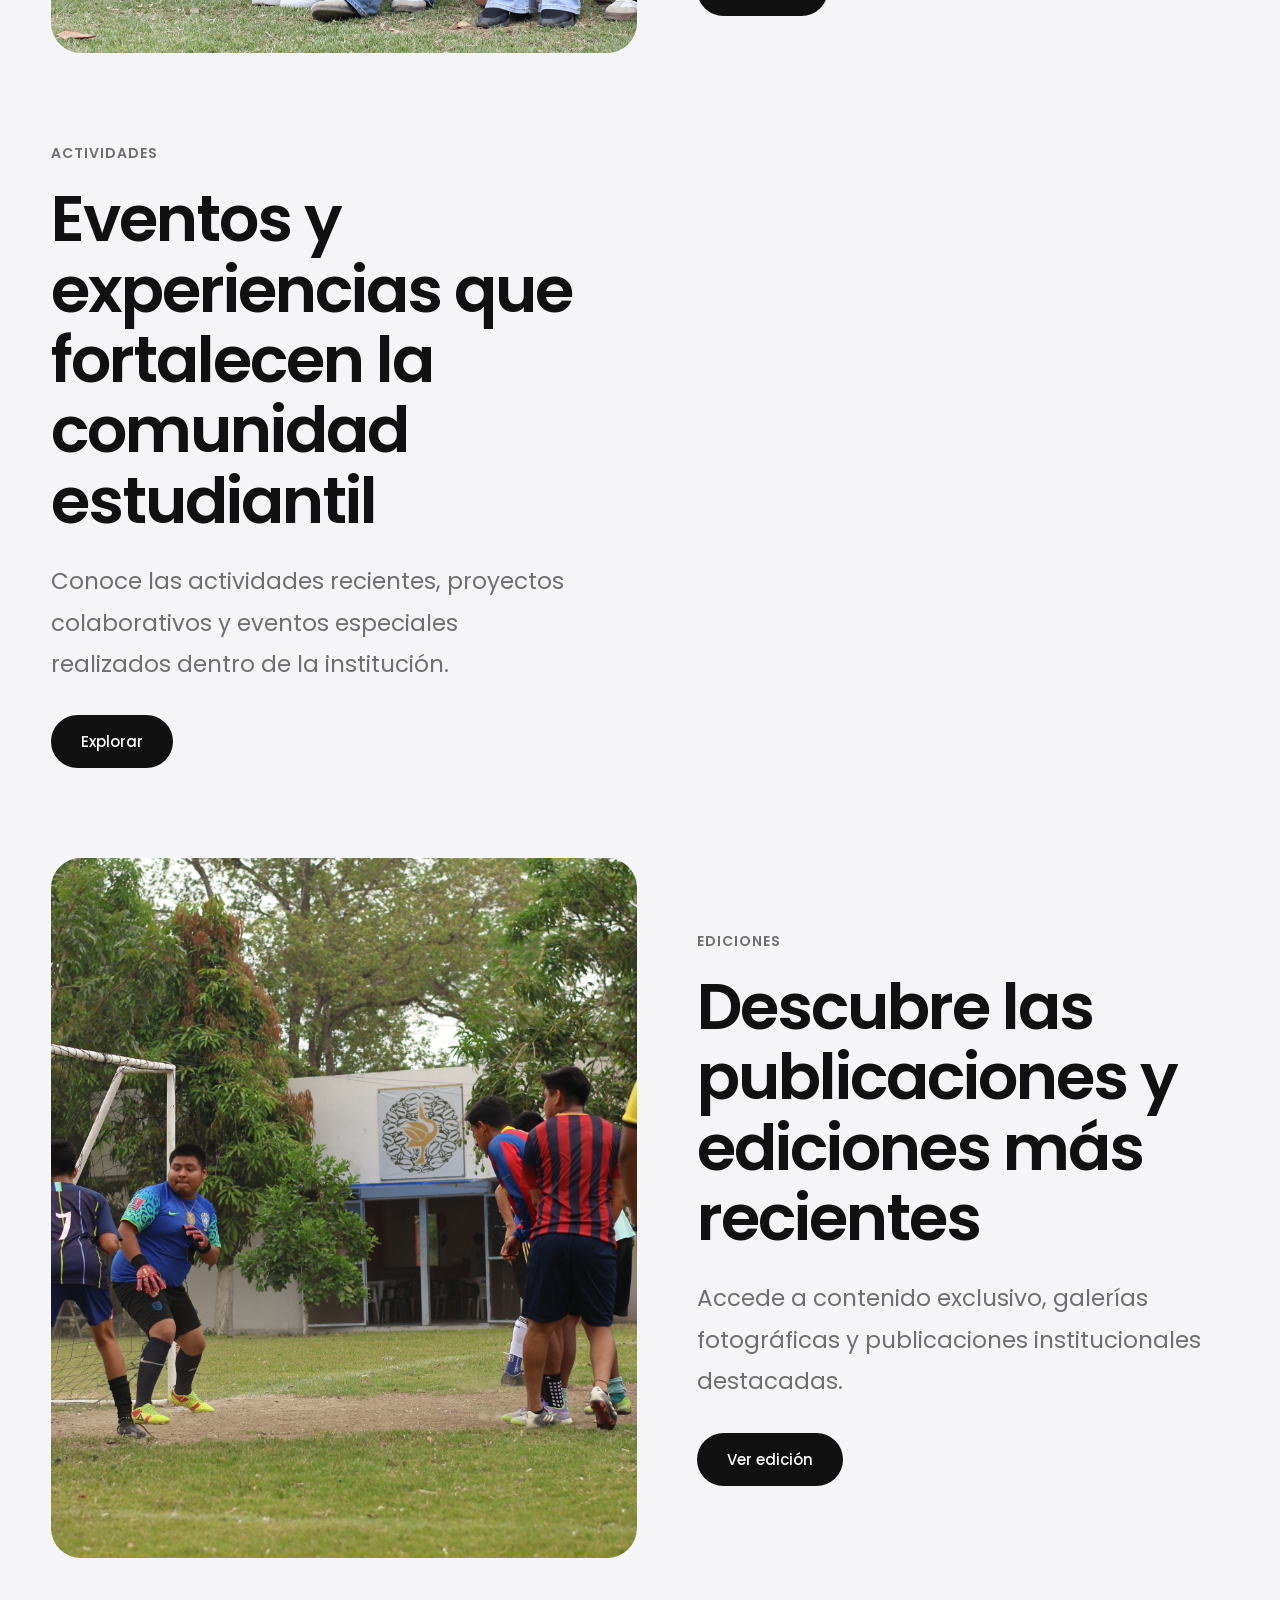
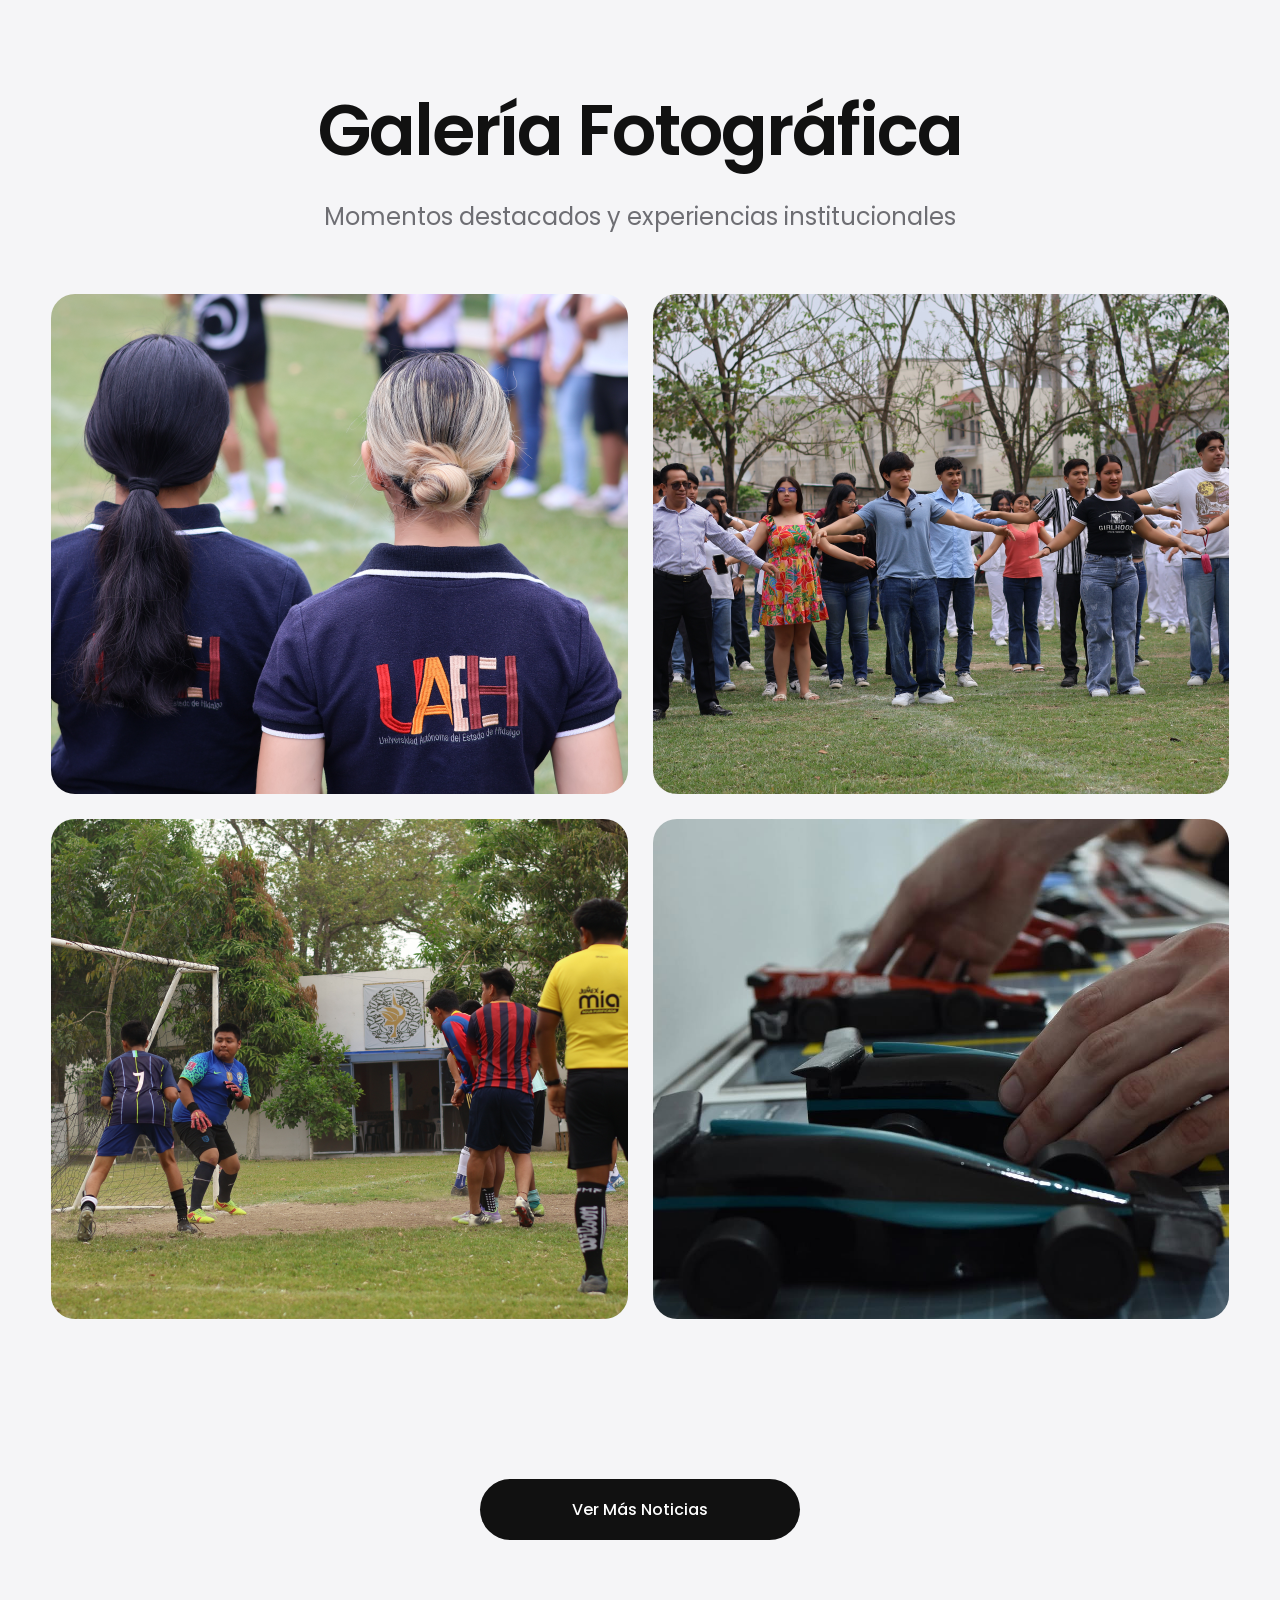
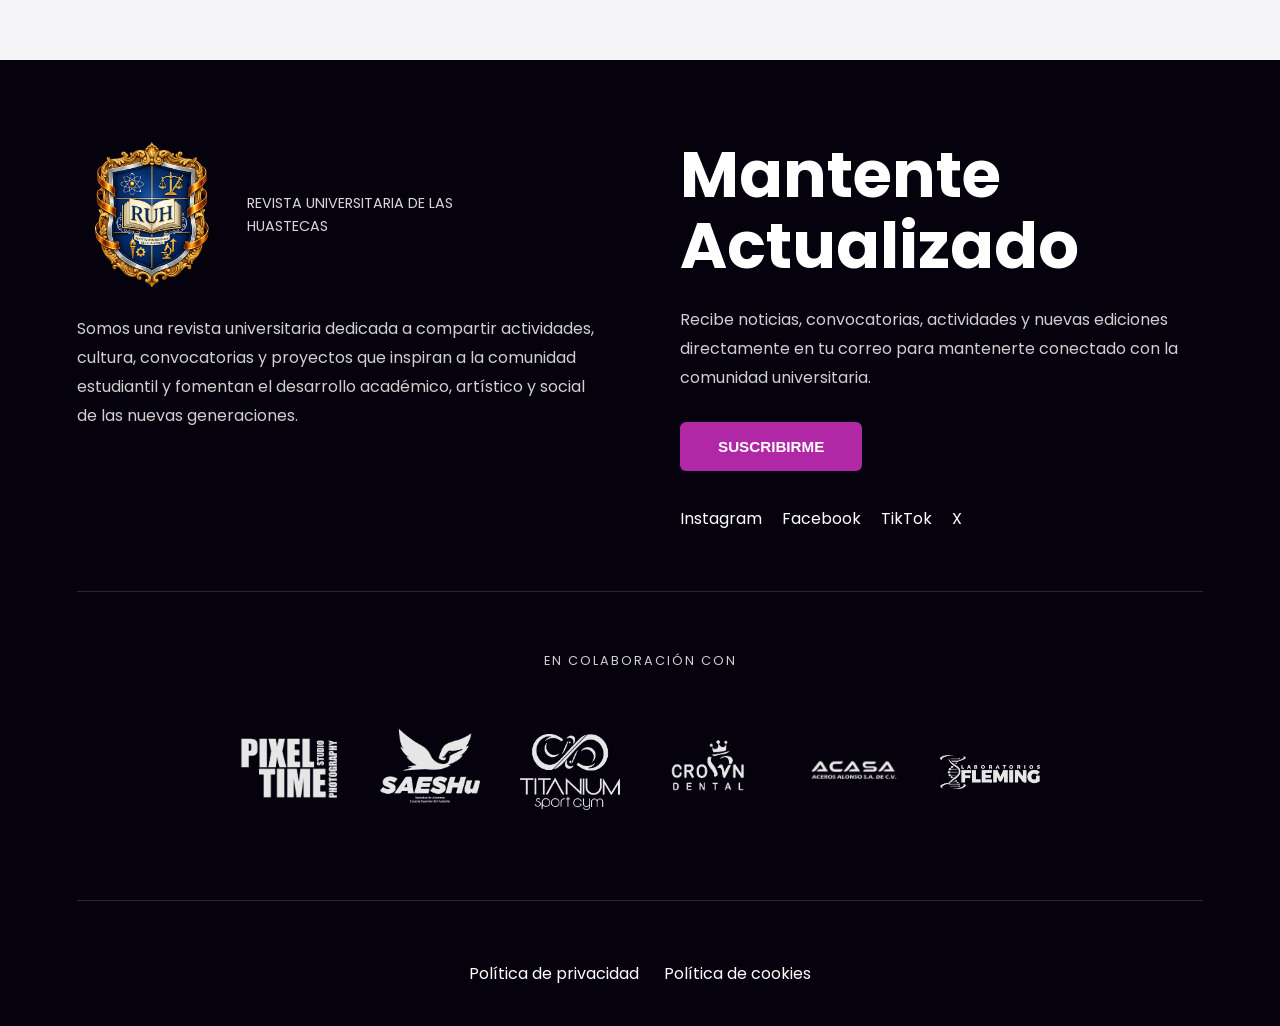
==== commit e5f7989b: "actualizacion" ====
--- a/ACTIVIDADES.HTML
+++ b/ACTIVIDADES.HTML
@@ -134,30 +134,37 @@
 
             <div class="news-image">
 
-                <img src="./FOTOS/8.JPG" alt="Noticia">
-
-            </div>
-
-            <div class="news-info">
-
-                <span class="news-category">
-                    ACTIVIDADES
-                </span>
-
-                <h2>
-                    Eventos y experiencias que fortalecen la comunidad estudiantil
-                </h2>
-
-                <p>
-                    Conoce las actividades recientes, proyectos colaborativos y eventos especiales realizados dentro de la institución.
-                </p>
-
-                <a href="https://tulink.com" target="_blank" class="news-button">
-                    Explorar
-                </a>
-
-            </div>
-
+    <iframe 
+        width="100%" 
+        height="315"
+        src="https://www.youtube.com/watch?v=OdR7ytBk2Gk"
+        title="Video de YouTube"
+        frameborder="0"
+        allow="accelerometer; autoplay; clipboard-write; encrypted-media; gyroscope; picture-in-picture"
+        allowfullscreen>
+    </iframe>
+
+</div>
+
+<div class="news-info">
+
+    <span class="news-category">
+        ACTIVIDADES
+    </span>
+
+    <h2>
+        Eventos y experiencias que fortalecen la comunidad estudiantil
+    </h2>
+
+    <p>
+        Conoce las actividades recientes, proyectos colaborativos y eventos especiales realizados dentro de la institución.
+    </p>
+
+    <a href="https://tulink.com" target="_blank" class="news-button">
+        Explorar
+    </a>
+
+</div>
         </article>
 
         <!-- ARTÍCULO 3 -->
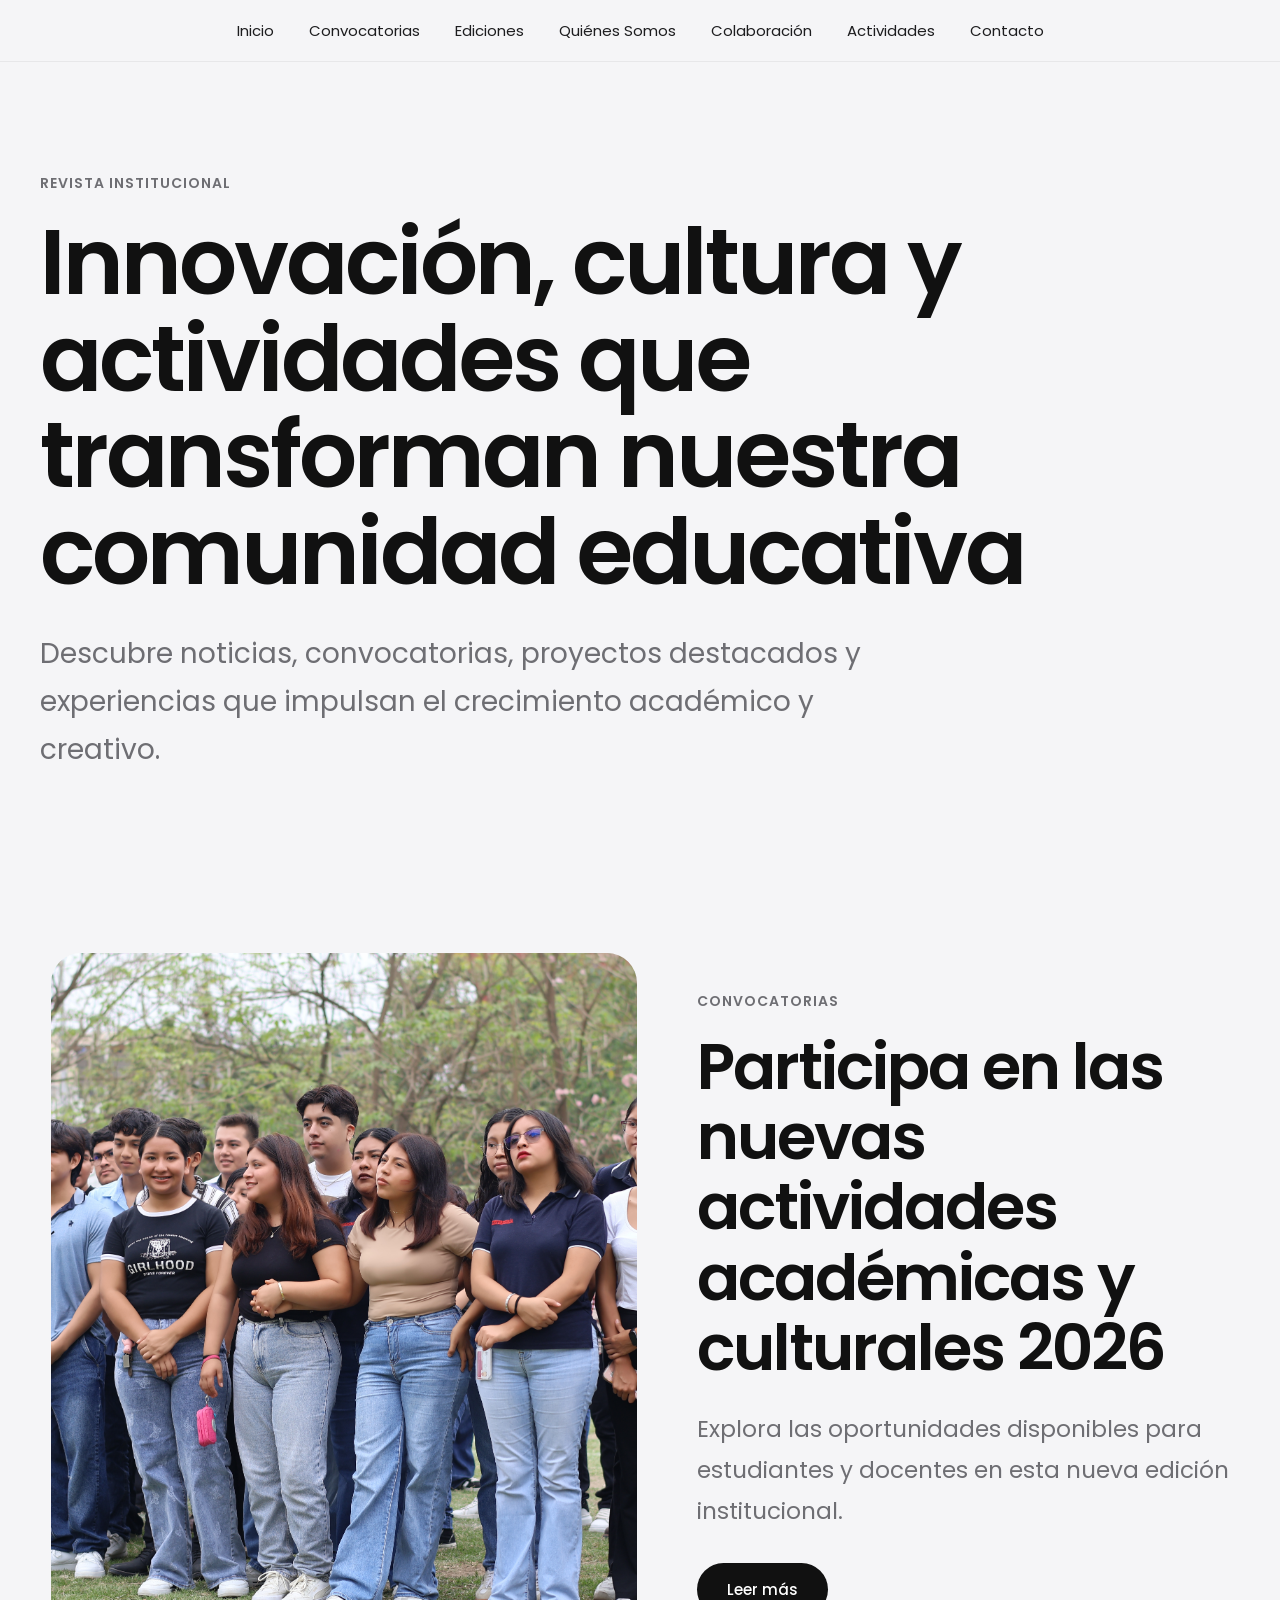
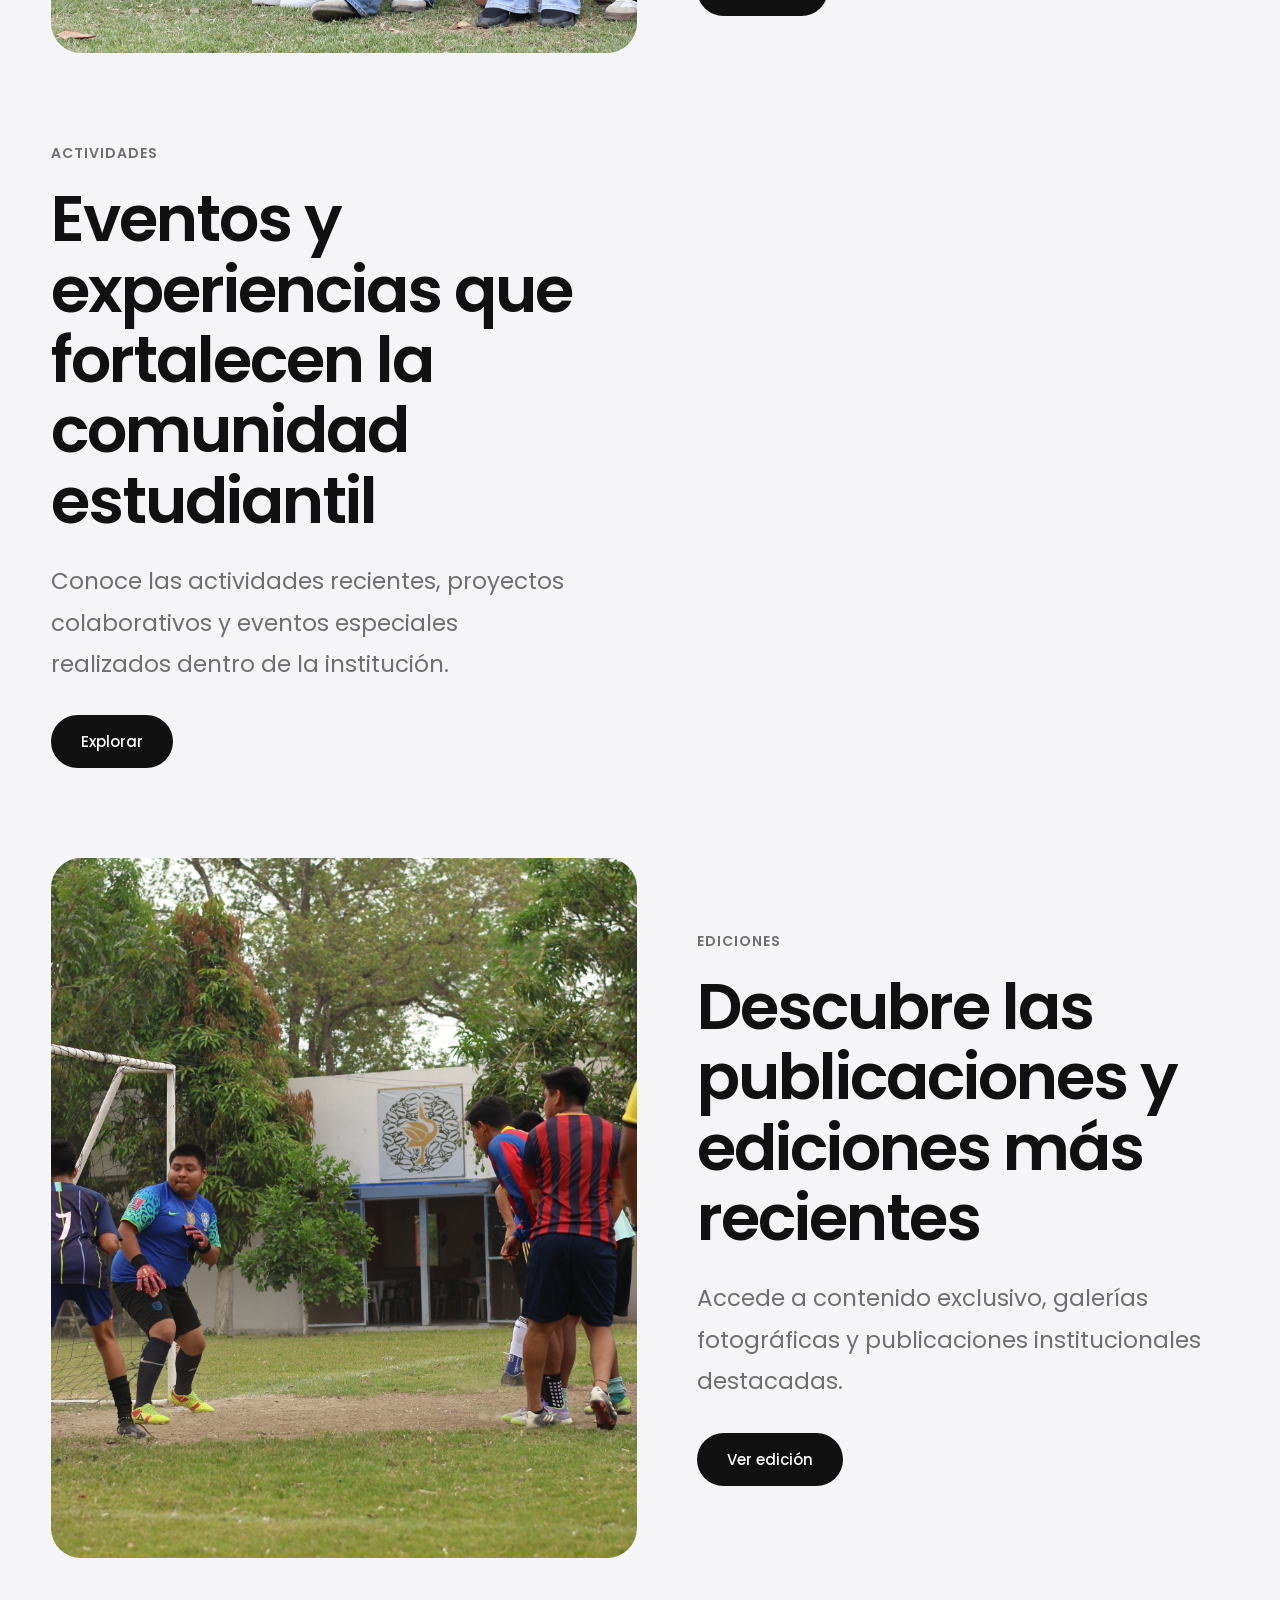
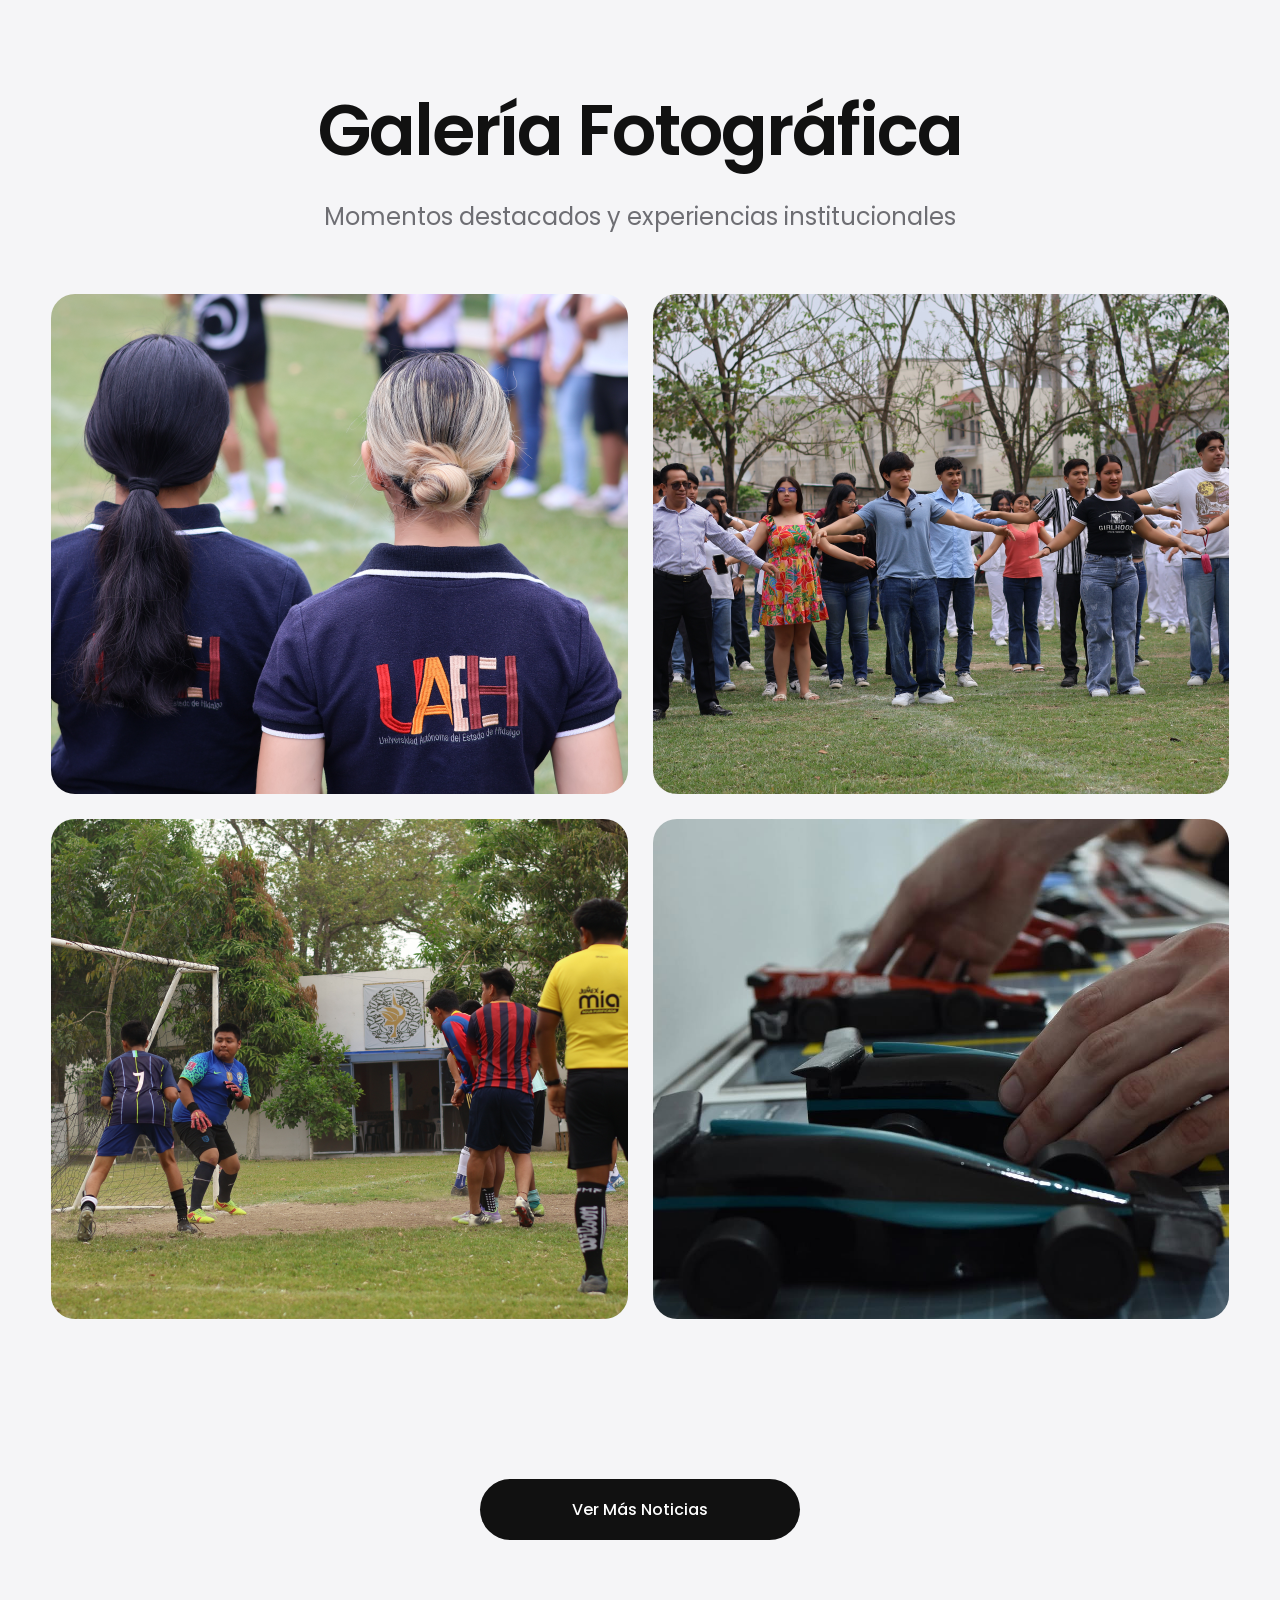
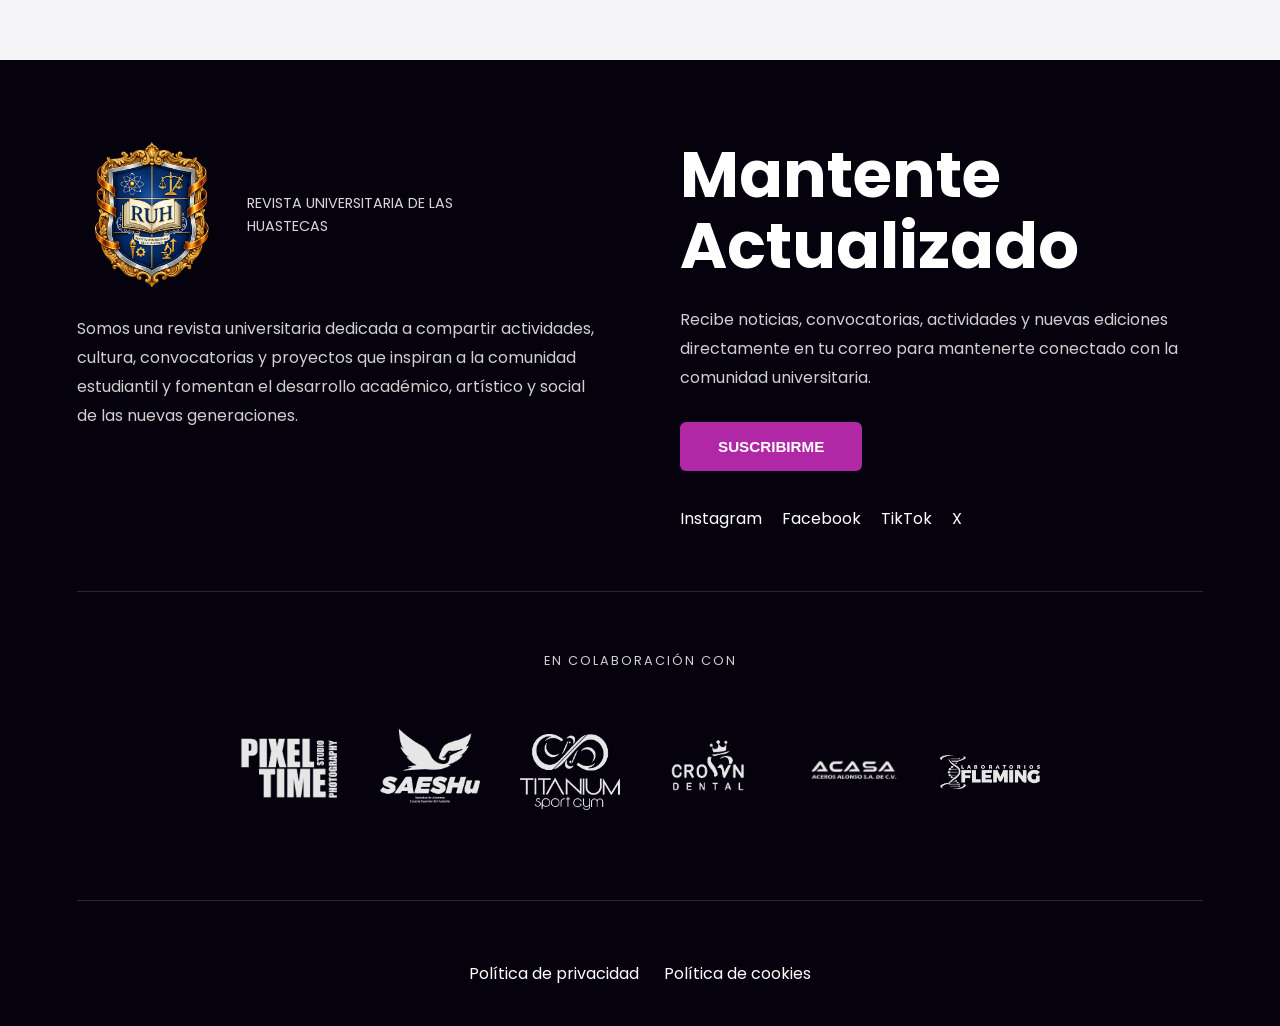
==== commit 4fdd36dd: "Primer commit" ====
--- a/ACTIVIDADES.HTML
+++ b/ACTIVIDADES.HTML
@@ -23,25 +23,10 @@
 
 <body>
 
-    <!-- ================= HEADER ================= -->
 
     <header class="header">
 
         <div class="header-container">
-
-            <!-- BOTÓN REGRESO -->
-            <button class="back-button">
-
-                <a href="Principal.html">←</a>
-
-            </button>
-
-            <!-- BOTÓN MENU MOBILE -->
-            <button class="menu-toggle" id="menu-toggle">
-
-                ☰
-
-            </button>
 
             <!-- NAVBAR -->
             <nav class="navbar" id="navbar">
@@ -132,13 +117,11 @@
 
         <article class="news-card reverse">
 
-            <div class="news-image">
-
-    <iframe 
-        width="100%" 
-        height="315"
-        src="https://www.youtube.com/watch?v=OdR7ytBk2Gk"
-        title="Video de YouTube"
+            <div class="news-image video-container">
+
+    <iframe
+        src="https://www.youtube.com/embed/OdR7ytBk2Gk"
+        title="YouTube video player"
         frameborder="0"
         allow="accelerometer; autoplay; clipboard-write; encrypted-media; gyroscope; picture-in-picture"
         allowfullscreen>
--- a/CONVO.CSS
+++ b/CONVO.CSS
@@ -25,6 +25,22 @@
 body.loaded{
     opacity: 1;
 }
+.video-container{
+    position: relative;
+    width: 100%;
+    padding-bottom: 56.25%;
+    height: 0;
+    overflow: hidden;
+    border-radius: 15px;
+}
+
+.video-container iframe{
+    position: absolute;
+    top: 0;
+    left: 0;
+    width: 100%;
+    height: 100%;
+}
 
 /* =========================
    HEADER
@@ -34,7 +50,7 @@
     width: 100%;
 
     position: fixed;
-    top: -120px;
+    top: 0;
     left: 0;
 
     z-index: 1000;
@@ -53,9 +69,7 @@
     background 0.3s ease;
 }
 
-.header.show{
-    top: 0;
-}
+
 
 .header.active{
     background: rgba(255,255,255,0.95);
